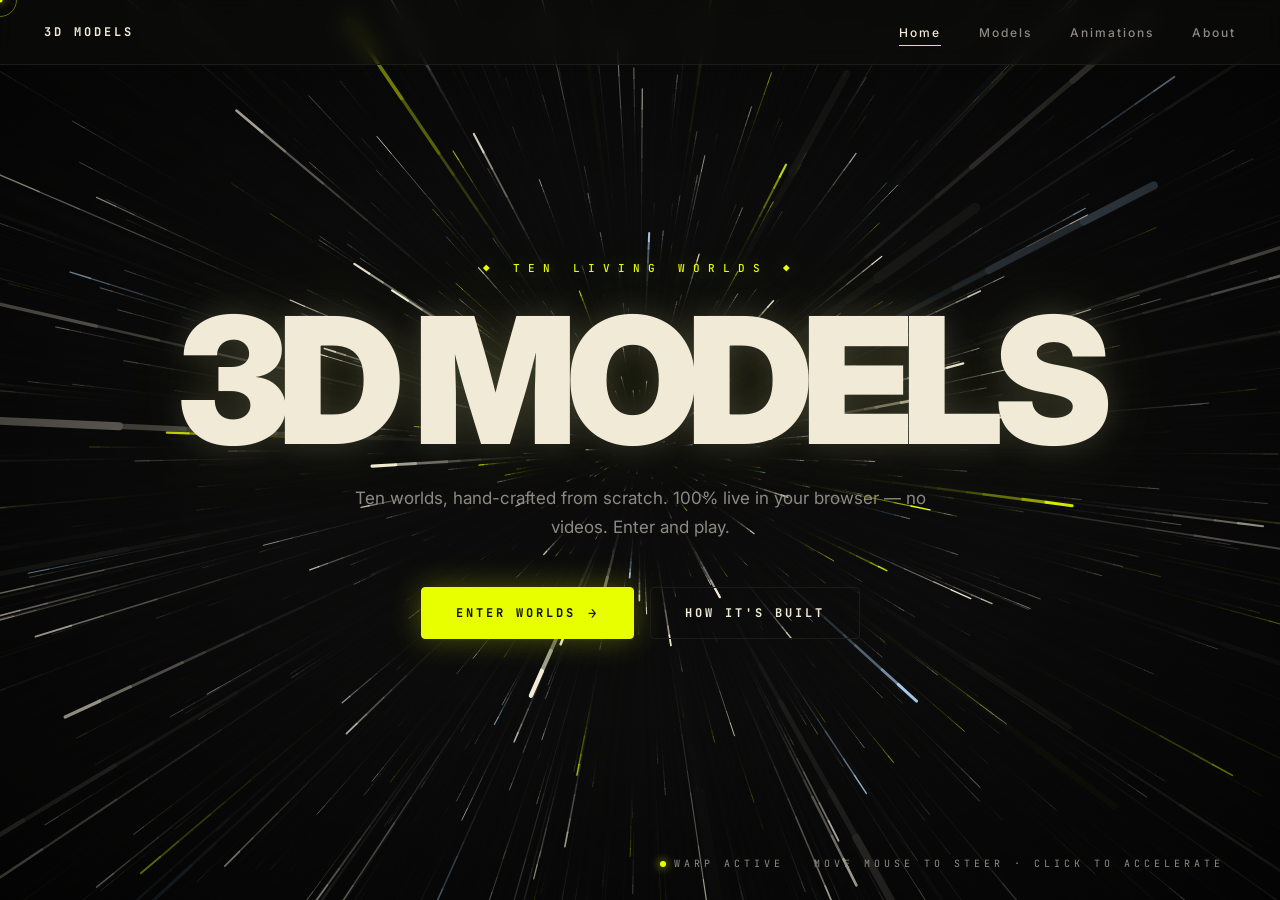
==== index.html @ 102b8ba0 "Initial upload — 3D Models website Full 3D Models website with home, models, animations, about and c" ====
<!DOCTYPE html>
<html lang="en">
<head>
<meta charset="UTF-8" />
<meta name="viewport" content="width=device-width, initial-scale=1.0" />
<title>3D Models — Home</title>
<link rel="preconnect" href="https://fonts.googleapis.com">
<link rel="preconnect" href="https://fonts.gstatic.com" crossorigin>
<link href="https://fonts.googleapis.com/css2?family=Inter:wght@400;500;600;700;800;900&family=JetBrains+Mono:wght@400;500;700&display=swap" rel="stylesheet">
<link rel="stylesheet" href="index.css" />
</head>
<body>

<div class="cur-dot"></div>
<div class="cur-ring"></div>

<header>
  <a href="index.html" class="brand">3D MODELS</a>
  <nav>
    <a href="index.html" class="active">Home</a>
    <a href="models.html">Models</a>
    <a href="animation.html">Animations</a>
    <a href="about.html">About</a>
  </nav>
</header>

<canvas id="warp"></canvas>

<div class="vignette"></div>

<main class="hero">
  <div class="label">◆ TEN LIVING WORLDS ◆</div>
  <h1>3D MODELS</h1>
  <p>Ten worlds, hand-crafted from scratch. 100% live in your browser — no videos. Enter and play.</p>
  <div class="actions">
    <a href="animation.html" class="btn primary">ENTER WORLDS <span>→</span></a>
    <a href="about.html" class="btn">HOW IT'S BUILT</a>
  </div>
</main>

<div class="hud">
  <div class="hud-item"><span class="hud-dot"></span>WARP ACTIVE</div>
  <div class="hud-item">MOVE MOUSE TO STEER · CLICK TO ACCELERATE</div>
</div>

<script src="index.js"></script>
</body>
</html>
---- index.css ----
* { margin: 0; padding: 0; box-sizing: border-box; }
:root {
  --ink: #0E0E0C;
  --bone: #F0EAD6;
  --lime: #E8FF00;
  --lime-rgb: 232,255,0;
  --stone: #8C8A82;
  --border: #1c1c19;
}
html, body {
  height: 100%;
  background: var(--ink);
  color: var(--bone);
  font-family: 'Inter', system-ui, sans-serif;
  overflow: hidden;
  cursor: none;
  -webkit-font-smoothing: antialiased;
}
::selection { background: var(--lime); color: var(--ink); }

/* CURSOR */
.cur-dot {
  position: fixed; width: 5px; height: 5px; border-radius: 50%;
  background: var(--lime); z-index: 10000; pointer-events: none;
  transform: translate(-50%,-50%);
  box-shadow: 0 0 8px var(--lime);
  transition: width .2s, height .2s;
}
.cur-ring {
  position: fixed; width: 34px; height: 34px; border-radius: 50%;
  border: 1px solid rgba(var(--lime-rgb), 0.4);
  z-index: 9999; pointer-events: none;
  transform: translate(-50%,-50%);
  transition: width .25s, height .25s, border-color .25s;
}
body.hov .cur-ring { width: 54px; height: 54px; border-color: var(--lime); }
@media (max-width: 900px) {
  .cur-dot, .cur-ring { display: none; }
  html, body { cursor: auto; }
}

/* HEADER */
header {
  position: fixed; top: 0; left: 0; right: 0; z-index: 100;
  display: flex; justify-content: space-between; align-items: center;
  padding: 24px 44px;
  border-bottom: 1px solid var(--border);
  backdrop-filter: blur(10px);
  background: rgba(14,14,12,0.5);
}
.brand {
  font-family: 'JetBrains Mono', monospace;
  font-size: 12px; letter-spacing: 3px; font-weight: 700;
  color: var(--bone); cursor: none; text-decoration: none;
}
nav { display: flex; gap: 38px; }
nav a {
  color: var(--stone); text-decoration: none; font-size: 12px;
  letter-spacing: 2px; font-weight: 500; cursor: none;
  transition: color .25s; position: relative;
}
nav a:hover, nav a.active { color: var(--bone); }
nav a.active::after {
  content: ''; position: absolute; left: 0; right: 0; bottom: -6px;
  height: 1px; background: var(--lime);
}
@media (max-width: 700px) {
  header { padding: 16px 20px; }
  nav { gap: 14px; }
  nav a { font-size: 10px; letter-spacing: 1px; }
}

/* CANVAS */
#warp {
  position: fixed; inset: 0;
  display: block;
  z-index: 1;
}
.vignette {
  position: fixed; inset: 0;
  z-index: 2;
  pointer-events: none;
  background: radial-gradient(ellipse at center, transparent 40%, rgba(0,0,0,0.7) 100%);
}

/* HERO */
.hero {
  position: relative;
  z-index: 3;
  height: 100vh;
  display: flex;
  flex-direction: column;
  justify-content: center;
  align-items: center;
  text-align: center;
  padding: 0 24px;
  pointer-events: none;
}
.label {
  font-family: 'JetBrains Mono', monospace;
  font-size: 11px;
  letter-spacing: 8px;
  color: var(--lime);
  margin-bottom: 28px;
  text-transform: uppercase;
  font-weight: 500;
  opacity: 0;
  animation: fadeUp 1s .3s forwards;
  text-shadow: 0 0 20px rgba(var(--lime-rgb), 0.5);
}
.hero h1 {
  font-size: clamp(3.5rem, 14vw, 11rem);
  font-weight: 900;
  letter-spacing: -0.06em;
  line-height: 0.88;
  color: var(--bone);
  margin-bottom: 26px;
  opacity: 0;
  animation: fadeUp 1.2s .5s forwards;
  text-shadow:
    0 0 30px rgba(240,234,214,0.15),
    0 0 80px rgba(var(--lime-rgb), 0.1);
}
.hero p {
  color: var(--stone);
  font-size: clamp(14px, 1.6vw, 17px);
  line-height: 1.75;
  max-width: 600px;
  margin-bottom: 44px;
  opacity: 0;
  animation: fadeUp 1.2s .8s forwards;
}
@keyframes fadeUp {
  from { opacity: 0; transform: translateY(30px); }
  to { opacity: 1; transform: translateY(0); }
}

/* BUTTONS */
.actions {
  display: flex;
  gap: 16px;
  flex-wrap: wrap;
  justify-content: center;
  pointer-events: auto;
  opacity: 0;
  animation: fadeUp 1.2s 1.1s forwards;
}
.btn {
  display: inline-flex;
  align-items: center;
  gap: 12px;
  padding: 16px 34px;
  font-family: 'JetBrains Mono', monospace;
  font-size: 12px;
  letter-spacing: 3px;
  font-weight: 700;
  text-transform: uppercase;
  text-decoration: none;
  border-radius: 4px;
  cursor: none;
  transition: all .3s;
  border: 1px solid var(--border);
  color: var(--bone);
  background: transparent;
}
.btn.primary {
  background: var(--lime);
  border-color: var(--lime);
  color: var(--ink);
  box-shadow: 0 0 30px rgba(var(--lime-rgb), 0.3);
}
.btn span { font-size: 14px; transition: transform .3s; }
.btn:hover {
  transform: translateY(-2px);
  border-color: var(--lime);
  color: var(--lime);
}
.btn.primary:hover {
  background: var(--bone);
  border-color: var(--bone);
  color: var(--ink);
  box-shadow: 0 0 50px rgba(var(--lime-rgb), 0.5);
}
.btn:hover span { transform: translateX(5px); }

/* HUD */
.hud {
  position: fixed;
  bottom: 30px;
  left: 50%;
  transform: translateX(-50%);
  z-index: 4;
  display: flex;
  gap: 30px;
  font-family: 'JetBrains Mono', monospace;
  font-size: 10px;
  letter-spacing: 4px;
  color: var(--stone);
  text-transform: uppercase;
  opacity: 0;
  animation: fadeUp 1.2s 1.4s forwards;
  flex-wrap: wrap;
  justify-content: center;
  padding: 0 20px;
}
.hud-item { display: flex; align-items: center; gap: 8px; }
.hud-dot {
  width: 6px; height: 6px;
  border-radius: 50%;
  background: var(--lime);
  box-shadow: 0 0 10px var(--lime);
  animation: pulseDot 1.6s infinite;
}
@keyframes pulseDot {
  0%, 100% { opacity: 1; transform: scale(1); }
  50% { opacity: 0.35; transform: scale(0.75); }
}
@media (max-width: 700px) {
  .hud { font-size: 8px; letter-spacing: 2px; gap: 14px; bottom: 20px; }
  .hud-item:last-child { display: none; }
}
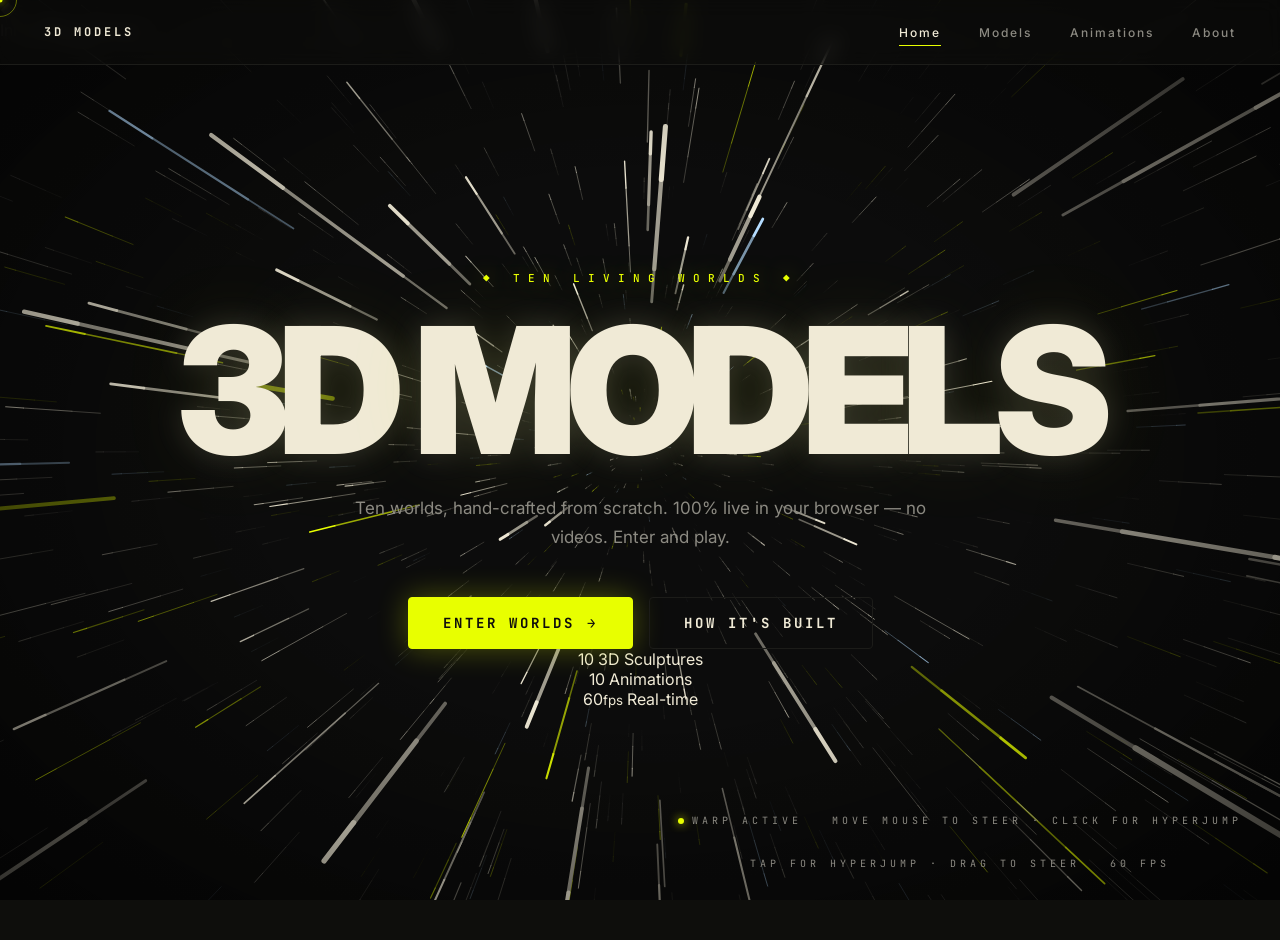
==== commit 914c4a90: "Mobile optimization for home page Added a preloader and enhanced the HUD for better user experience." ====
--- a/index.html
+++ b/index.html
@@ -2,7 +2,11 @@
 <html lang="en">
 <head>
 <meta charset="UTF-8" />
-<meta name="viewport" content="width=device-width, initial-scale=1.0" />
+<meta name="viewport" content="width=device-width, initial-scale=1.0, maximum-scale=1.0, user-scalable=no, viewport-fit=cover" />
+<meta name="theme-color" content="#0E0E0C" />
+<meta name="mobile-web-app-capable" content="yes" />
+<meta name="apple-mobile-web-app-capable" content="yes" />
+<meta name="apple-mobile-web-app-status-bar-style" content="black-translucent" />
 <title>3D Models — Home</title>
 <link rel="preconnect" href="https://fonts.googleapis.com">
 <link rel="preconnect" href="https://fonts.gstatic.com" crossorigin>
@@ -11,11 +15,24 @@
 </head>
 <body>
 
+<!-- LOADING SCREEN -->
+<div class="preloader" id="preloader">
+  <div class="pl-inner">
+    <div class="pl-logo">◆</div>
+    <div class="pl-bar"><div class="pl-fill" id="plFill"></div></div>
+    <div class="pl-text" id="plText">Initializing universe</div>
+  </div>
+</div>
+
+<!-- CURSOR -->
 <div class="cur-dot"></div>
 <div class="cur-ring"></div>
 
+<!-- HEADER -->
 <header>
-  <a href="index.html" class="brand">3D MODELS</a>
+  <a href="index.html" class="brand">
+    <span class="brand-dot"></span>3D MODELS
+  </a>
   <nav>
     <a href="index.html" class="active">Home</a>
     <a href="models.html">Models</a>
@@ -24,25 +41,69 @@
   </nav>
 </header>
 
+<!-- MAIN CANVAS LAYERS -->
 <canvas id="warp"></canvas>
-
+<div class="nebula-layer"></div>
 <div class="vignette"></div>
 
+<!-- HERO -->
 <main class="hero">
-  <div class="label">◆ TEN LIVING WORLDS ◆</div>
-  <h1>3D MODELS</h1>
+  <div class="label">
+    <span class="label-line"></span>
+    ◆ TEN LIVING WORLDS ◆
+    <span class="label-line"></span>
+  </div>
+  <h1 class="title" data-text="3D MODELS">
+    <span class="title-line">3D</span>
+    <span class="title-line accent">MODELS</span>
+  </h1>
   <p>Ten worlds, hand-crafted from scratch. 100% live in your browser — no videos. Enter and play.</p>
   <div class="actions">
-    <a href="animation.html" class="btn primary">ENTER WORLDS <span>→</span></a>
-    <a href="about.html" class="btn">HOW IT'S BUILT</a>
+    <a href="animation.html" class="btn primary">
+      <span class="btn-text">ENTER WORLDS</span>
+      <span class="btn-arrow">→</span>
+    </a>
+    <a href="about.html" class="btn">
+      <span class="btn-text">HOW IT'S BUILT</span>
+    </a>
+  </div>
+
+  <!-- STATS BAR -->
+  <div class="stats-bar">
+    <div class="stat">
+      <span class="stat-n">10</span>
+      <span class="stat-l">3D Sculptures</span>
+    </div>
+    <div class="stat-sep"></div>
+    <div class="stat">
+      <span class="stat-n">10</span>
+      <span class="stat-l">Animations</span>
+    </div>
+    <div class="stat-sep"></div>
+    <div class="stat">
+      <span class="stat-n">60<small>fps</small></span>
+      <span class="stat-l">Real-time</span>
+    </div>
   </div>
 </main>
 
+<!-- HUD -->
 <div class="hud">
-  <div class="hud-item"><span class="hud-dot"></span>WARP ACTIVE</div>
-  <div class="hud-item">MOVE MOUSE TO STEER · CLICK TO ACCELERATE</div>
+  <div class="hud-item">
+    <span class="hud-dot"></span>
+    <span class="hud-text" id="hudStatus">WARP ACTIVE</span>
+  </div>
+  <div class="hud-item hud-desktop-only">
+    <span class="hud-hint">MOVE MOUSE TO STEER · CLICK FOR HYPERJUMP</span>
+  </div>
+  <div class="hud-item hud-mobile-only">
+    <span class="hud-hint" id="hudHintMobile">TAP FOR HYPERJUMP · DRAG TO STEER</span>
+  </div>
+  <div class="hud-item">
+    <span class="hud-fps" id="hudFps">60 FPS</span>
+  </div>
 </div>
 
 <script src="index.js"></script>
 </body>
-</html>+</html>
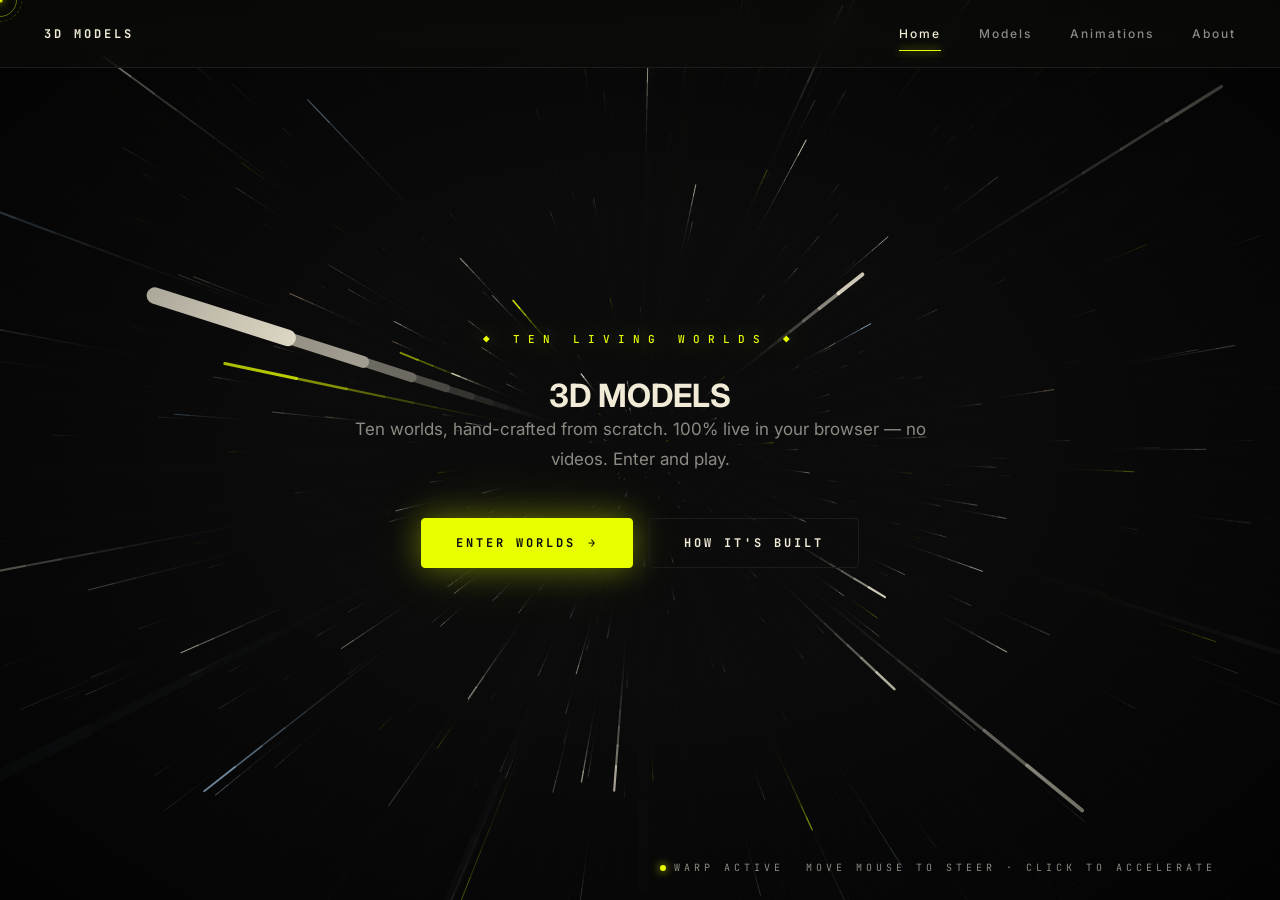
==== commit ea55ca6e: "Mobile optimization for home page" ====
--- a/index.html
+++ b/index.html
@@ -15,24 +15,11 @@
 </head>
 <body>
 
-<!-- LOADING SCREEN -->
-<div class="preloader" id="preloader">
-  <div class="pl-inner">
-    <div class="pl-logo">◆</div>
-    <div class="pl-bar"><div class="pl-fill" id="plFill"></div></div>
-    <div class="pl-text" id="plText">Initializing universe</div>
-  </div>
-</div>
-
-<!-- CURSOR -->
 <div class="cur-dot"></div>
 <div class="cur-ring"></div>
 
-<!-- HEADER -->
 <header>
-  <a href="index.html" class="brand">
-    <span class="brand-dot"></span>3D MODELS
-  </a>
+  <a href="index.html" class="brand">3D MODELS</a>
   <nav>
     <a href="index.html" class="active">Home</a>
     <a href="models.html">Models</a>
@@ -41,67 +28,23 @@
   </nav>
 </header>
 
-<!-- MAIN CANVAS LAYERS -->
 <canvas id="warp"></canvas>
-<div class="nebula-layer"></div>
+
 <div class="vignette"></div>
 
-<!-- HERO -->
 <main class="hero">
-  <div class="label">
-    <span class="label-line"></span>
-    ◆ TEN LIVING WORLDS ◆
-    <span class="label-line"></span>
-  </div>
-  <h1 class="title" data-text="3D MODELS">
-    <span class="title-line">3D</span>
-    <span class="title-line accent">MODELS</span>
-  </h1>
+  <div class="label">◆ TEN LIVING WORLDS ◆</div>
+  <h1>3D MODELS</h1>
   <p>Ten worlds, hand-crafted from scratch. 100% live in your browser — no videos. Enter and play.</p>
   <div class="actions">
-    <a href="animation.html" class="btn primary">
-      <span class="btn-text">ENTER WORLDS</span>
-      <span class="btn-arrow">→</span>
-    </a>
-    <a href="about.html" class="btn">
-      <span class="btn-text">HOW IT'S BUILT</span>
-    </a>
-  </div>
-
-  <!-- STATS BAR -->
-  <div class="stats-bar">
-    <div class="stat">
-      <span class="stat-n">10</span>
-      <span class="stat-l">3D Sculptures</span>
-    </div>
-    <div class="stat-sep"></div>
-    <div class="stat">
-      <span class="stat-n">10</span>
-      <span class="stat-l">Animations</span>
-    </div>
-    <div class="stat-sep"></div>
-    <div class="stat">
-      <span class="stat-n">60<small>fps</small></span>
-      <span class="stat-l">Real-time</span>
-    </div>
+    <a href="animation.html" class="btn primary">ENTER WORLDS <span>→</span></a>
+    <a href="about.html" class="btn">HOW IT'S BUILT</a>
   </div>
 </main>
 
-<!-- HUD -->
 <div class="hud">
-  <div class="hud-item">
-    <span class="hud-dot"></span>
-    <span class="hud-text" id="hudStatus">WARP ACTIVE</span>
-  </div>
-  <div class="hud-item hud-desktop-only">
-    <span class="hud-hint">MOVE MOUSE TO STEER · CLICK FOR HYPERJUMP</span>
-  </div>
-  <div class="hud-item hud-mobile-only">
-    <span class="hud-hint" id="hudHintMobile">TAP FOR HYPERJUMP · DRAG TO STEER</span>
-  </div>
-  <div class="hud-item">
-    <span class="hud-fps" id="hudFps">60 FPS</span>
-  </div>
+  <div class="hud-item"><span class="hud-dot"></span>WARP ACTIVE</div>
+  <div class="hud-item">MOVE MOUSE TO STEER · CLICK TO ACCELERATE</div>
 </div>
 
 <script src="index.js"></script>
--- a/index.css
+++ b/index.css
@@ -1,3 +1,6 @@
+/* ================================================================
+   RESET & BASE
+================================================================ */
 * { margin: 0; padding: 0; box-sizing: border-box; }
 :root {
   --ink: #0E0E0C;
@@ -6,88 +9,191 @@
   --lime-rgb: 232,255,0;
   --stone: #8C8A82;
   --border: #1c1c19;
+  --safe-top: env(safe-area-inset-top, 0px);
+  --safe-bottom: env(safe-area-inset-bottom, 0px);
 }
 html, body {
   height: 100%;
   background: var(--ink);
   color: var(--bone);
-  font-family: 'Inter', system-ui, sans-serif;
+  font-family: 'Inter', system-ui, -apple-system, sans-serif;
   overflow: hidden;
   cursor: none;
   -webkit-font-smoothing: antialiased;
+  -moz-osx-font-smoothing: grayscale;
+  overscroll-behavior: none;
+  -webkit-tap-highlight-color: transparent;
+  -webkit-touch-callout: none;
+  -webkit-user-select: none;
+  user-select: none;
 }
 ::selection { background: var(--lime); color: var(--ink); }
 
-/* CURSOR */
+/* ================================================================
+   PRELOADER
+================================================================ */
+.preloader {
+  position: fixed; inset: 0;
+  z-index: 100000;
+  background: var(--ink);
+  display: flex;
+  align-items: center;
+  justify-content: center;
+  transition: opacity .7s ease, visibility .7s ease;
+}
+.preloader.done { opacity: 0; visibility: hidden; }
+.pl-inner { text-align: center; width: 260px; }
+.pl-logo {
+  font-size: 40px;
+  color: var(--lime);
+  margin-bottom: 24px;
+  animation: plSpin 3s linear infinite;
+  text-shadow: 0 0 30px rgba(var(--lime-rgb), 0.7);
+}
+@keyframes plSpin {
+  0%, 100% { transform: rotate(0deg) scale(1); opacity: 1; }
+  50% { transform: rotate(180deg) scale(1.2); opacity: 0.7; }
+}
+.pl-bar {
+  width: 100%; height: 2px;
+  background: rgba(var(--lime-rgb), 0.15);
+  border-radius: 2px;
+  overflow: hidden;
+  margin-bottom: 16px;
+}
+.pl-fill {
+  height: 100%; width: 0%;
+  background: linear-gradient(90deg, var(--lime), #b8d400);
+  box-shadow: 0 0 10px var(--lime);
+  transition: width .3s ease;
+}
+.pl-text {
+  font-family: 'JetBrains Mono', monospace;
+  font-size: 10px;
+  letter-spacing: 4px;
+  color: var(--stone);
+  text-transform: uppercase;
+}
+
+/* ================================================================
+   CURSOR (desktop only)
+================================================================ */
 .cur-dot {
   position: fixed; width: 5px; height: 5px; border-radius: 50%;
   background: var(--lime); z-index: 10000; pointer-events: none;
   transform: translate(-50%,-50%);
-  box-shadow: 0 0 8px var(--lime);
+  box-shadow: 0 0 8px var(--lime), 0 0 16px rgba(var(--lime-rgb), 0.6);
   transition: width .2s, height .2s;
+  will-change: transform, left, top;
 }
 .cur-ring {
   position: fixed; width: 34px; height: 34px; border-radius: 50%;
   border: 1px solid rgba(var(--lime-rgb), 0.4);
   z-index: 9999; pointer-events: none;
   transform: translate(-50%,-50%);
-  transition: width .25s, height .25s, border-color .25s;
-}
-body.hov .cur-ring { width: 54px; height: 54px; border-color: var(--lime); }
-@media (max-width: 900px) {
+  transition: width .25s ease, height .25s ease, border-color .25s ease;
+  will-change: left, top;
+}
+.cur-ring::before {
+  content: '';
+  position: absolute; inset: -6px;
+  border-radius: 50%;
+  border: 1px dashed rgba(var(--lime-rgb), 0.2);
+  animation: ringSpin 8s linear infinite;
+}
+@keyframes ringSpin { to { transform: rotate(360deg); } }
+body.hov .cur-ring {
+  width: 58px; height: 58px;
+  border-color: var(--lime);
+  border-width: 1.5px;
+}
+@media (hover: none), (max-width: 900px) {
   .cur-dot, .cur-ring { display: none; }
   html, body { cursor: auto; }
 }
 
-/* HEADER */
+/* ================================================================
+   HEADER
+================================================================ */
 header {
   position: fixed; top: 0; left: 0; right: 0; z-index: 100;
   display: flex; justify-content: space-between; align-items: center;
-  padding: 24px 44px;
+  padding: 22px 44px;
+  padding-top: calc(22px + var(--safe-top));
   border-bottom: 1px solid var(--border);
-  backdrop-filter: blur(10px);
-  background: rgba(14,14,12,0.5);
+  backdrop-filter: blur(14px);
+  -webkit-backdrop-filter: blur(14px);
+  background: rgba(14,14,12,0.55);
 }
 .brand {
   font-family: 'JetBrains Mono', monospace;
   font-size: 12px; letter-spacing: 3px; font-weight: 700;
   color: var(--bone); cursor: none; text-decoration: none;
+  display: flex; align-items: center; gap: 10px;
+}
+.brand-dot {
+  width: 8px; height: 8px;
+  border-radius: 50%;
+  background: var(--lime);
+  box-shadow: 0 0 12px var(--lime);
+  animation: brandPulse 2s ease-in-out infinite;
+}
+@keyframes brandPulse {
+  0%, 100% { transform: scale(1); opacity: 1; }
+  50% { transform: scale(0.7); opacity: 0.5; }
 }
 nav { display: flex; gap: 38px; }
 nav a {
   color: var(--stone); text-decoration: none; font-size: 12px;
   letter-spacing: 2px; font-weight: 500; cursor: none;
   transition: color .25s; position: relative;
+  padding: 4px 0;
 }
 nav a:hover, nav a.active { color: var(--bone); }
 nav a.active::after {
   content: ''; position: absolute; left: 0; right: 0; bottom: -6px;
   height: 1px; background: var(--lime);
-}
-@media (max-width: 700px) {
-  header { padding: 16px 20px; }
-  nav { gap: 14px; }
-  nav a { font-size: 10px; letter-spacing: 1px; }
-}
-
-/* CANVAS */
+  box-shadow: 0 0 8px var(--lime);
+}
+
+/* ================================================================
+   CANVAS LAYERS
+================================================================ */
 #warp {
   position: fixed; inset: 0;
   display: block;
   z-index: 1;
-}
-.vignette {
+  touch-action: none;
+}
+.nebula-layer {
   position: fixed; inset: 0;
   z-index: 2;
   pointer-events: none;
-  background: radial-gradient(ellipse at center, transparent 40%, rgba(0,0,0,0.7) 100%);
-}
-
-/* HERO */
+  background:
+    radial-gradient(ellipse at 15% 20%, rgba(var(--lime-rgb), 0.05), transparent 45%),
+    radial-gradient(ellipse at 85% 75%, rgba(120, 200, 255, 0.04), transparent 45%),
+    radial-gradient(ellipse at 50% 100%, rgba(var(--lime-rgb), 0.03), transparent 50%);
+  animation: nebulaDrift 20s ease-in-out infinite alternate;
+}
+@keyframes nebulaDrift {
+  0% { transform: scale(1) translate(0, 0); }
+  100% { transform: scale(1.08) translate(-2%, -1%); }
+}
+.vignette {
+  position: fixed; inset: 0;
+  z-index: 3;
+  pointer-events: none;
+  background: radial-gradient(ellipse at center, transparent 35%, rgba(0,0,0,0.75) 100%);
+}
+
+/* ================================================================
+   HERO
+================================================================ */
 .hero {
   position: relative;
-  z-index: 3;
+  z-index: 4;
   height: 100vh;
+  height: 100dvh;
   display: flex;
   flex-direction: column;
   justify-content: center;
@@ -96,31 +202,72 @@
   padding: 0 24px;
   pointer-events: none;
 }
+
+/* Label */
 .label {
   font-family: 'JetBrains Mono', monospace;
   font-size: 11px;
   letter-spacing: 8px;
   color: var(--lime);
-  margin-bottom: 28px;
+  margin-bottom: 30px;
   text-transform: uppercase;
   font-weight: 500;
   opacity: 0;
-  animation: fadeUp 1s .3s forwards;
-  text-shadow: 0 0 20px rgba(var(--lime-rgb), 0.5);
-}
-.hero h1 {
+  animation: fadeUp 1s .4s forwards;
+  text-shadow: 0 0 20px rgba(var(--lime-rgb), 0.6);
+  display: flex; align-items: center; gap: 14px;
+}
+.label-line {
+  display: inline-block;
+  width: 24px; height: 1px;
+  background: var(--lime);
+  box-shadow: 0 0 8px var(--lime);
+}
+
+/* Title */
+.title {
   font-size: clamp(3.5rem, 14vw, 11rem);
   font-weight: 900;
   letter-spacing: -0.06em;
   line-height: 0.88;
   color: var(--bone);
-  margin-bottom: 26px;
+  margin-bottom: 28px;
+  display: flex;
+  flex-direction: column;
+  align-items: center;
+  gap: 0;
   opacity: 0;
-  animation: fadeUp 1.2s .5s forwards;
+  animation: fadeUp 1.2s .6s forwards;
+}
+.title-line {
+  display: block;
   text-shadow:
-    0 0 30px rgba(240,234,214,0.15),
-    0 0 80px rgba(var(--lime-rgb), 0.1);
-}
+    0 0 40px rgba(240,234,214,0.2),
+    0 0 100px rgba(var(--lime-rgb), 0.08);
+  position: relative;
+}
+.title-line.accent {
+  background: linear-gradient(180deg, #ffffff 0%, var(--lime) 55%, #a8cc00 100%);
+  -webkit-background-clip: text; -webkit-text-fill-color: transparent;
+  background-clip: text;
+  text-shadow: 0 0 60px rgba(var(--lime-rgb), 0.3);
+}
+.title-line.accent::after {
+  content: 'MODELS';
+  position: absolute;
+  inset: 0;
+  -webkit-text-fill-color: transparent;
+  -webkit-text-stroke: 1.5px rgba(var(--lime-rgb), 0.3);
+  filter: blur(18px);
+  z-index: -1;
+  animation: titleGlow 4s ease-in-out infinite;
+}
+@keyframes titleGlow {
+  0%, 100% { opacity: 0.5; filter: blur(18px); }
+  50% { opacity: 1; filter: blur(30px); }
+}
+
+/* Paragraph */
 .hero p {
   color: var(--stone);
   font-size: clamp(14px, 1.6vw, 17px);
@@ -128,14 +275,16 @@
   max-width: 600px;
   margin-bottom: 44px;
   opacity: 0;
-  animation: fadeUp 1.2s .8s forwards;
+  animation: fadeUp 1.2s .9s forwards;
 }
 @keyframes fadeUp {
   from { opacity: 0; transform: translateY(30px); }
   to { opacity: 1; transform: translateY(0); }
 }
 
-/* BUTTONS */
+/* ================================================================
+   BUTTONS
+================================================================ */
 .actions {
   display: flex;
   gap: 16px;
@@ -143,11 +292,13 @@
   justify-content: center;
   pointer-events: auto;
   opacity: 0;
-  animation: fadeUp 1.2s 1.1s forwards;
+  animation: fadeUp 1.2s 1.2s forwards;
 }
 .btn {
+  position: relative;
   display: inline-flex;
   align-items: center;
+  justify-content: center;
   gap: 12px;
   padding: 16px 34px;
   font-family: 'JetBrains Mono', monospace;
@@ -158,50 +309,121 @@
   text-decoration: none;
   border-radius: 4px;
   cursor: none;
-  transition: all .3s;
+  transition: all .3s ease;
   border: 1px solid var(--border);
   color: var(--bone);
   background: transparent;
-}
+  touch-action: manipulation;
+  overflow: hidden;
+}
+.btn::before {
+  content: '';
+  position: absolute;
+  top: 0; left: -100%;
+  width: 100%; height: 100%;
+  background: linear-gradient(90deg, transparent, rgba(255,255,255,0.1), transparent);
+  transition: left .5s ease;
+}
+.btn:hover::before { left: 100%; }
 .btn.primary {
   background: var(--lime);
   border-color: var(--lime);
   color: var(--ink);
-  box-shadow: 0 0 30px rgba(var(--lime-rgb), 0.3);
-}
-.btn span { font-size: 14px; transition: transform .3s; }
-.btn:hover {
+  box-shadow:
+    0 0 30px rgba(var(--lime-rgb), 0.35),
+    0 0 60px rgba(var(--lime-rgb), 0.15);
+}
+.btn-arrow {
+  font-size: 14px;
+  transition: transform .3s ease;
+}
+.btn:hover, .btn:active {
   transform: translateY(-2px);
   border-color: var(--lime);
   color: var(--lime);
-}
-.btn.primary:hover {
+  box-shadow: 0 0 40px rgba(var(--lime-rgb), 0.4);
+}
+.btn.primary:hover, .btn.primary:active {
   background: var(--bone);
   border-color: var(--bone);
   color: var(--ink);
-  box-shadow: 0 0 50px rgba(var(--lime-rgb), 0.5);
-}
-.btn:hover span { transform: translateX(5px); }
-
-/* HUD */
+  box-shadow:
+    0 0 50px rgba(var(--lime-rgb), 0.6),
+    0 0 100px rgba(var(--lime-rgb), 0.3);
+}
+.btn:hover .btn-arrow { transform: translateX(6px); }
+
+/* ================================================================
+   STATS BAR
+================================================================ */
+.stats-bar {
+  margin-top: 56px;
+  display: flex;
+  align-items: center;
+  gap: 28px;
+  padding: 14px 28px;
+  background: rgba(255,255,255,0.02);
+  border: 1px solid var(--border);
+  border-radius: 40px;
+  backdrop-filter: blur(10px);
+  -webkit-backdrop-filter: blur(10px);
+  opacity: 0;
+  animation: fadeUp 1.2s 1.5s forwards;
+  pointer-events: auto;
+}
+.stat { display: flex; flex-direction: column; align-items: center; }
+.stat-n {
+  font-family: 'Inter', sans-serif;
+  font-weight: 800;
+  font-size: 20px;
+  color: var(--lime);
+  letter-spacing: -0.04em;
+  line-height: 1;
+  text-shadow: 0 0 15px rgba(var(--lime-rgb), 0.4);
+}
+.stat-n small {
+  font-size: 10px;
+  color: var(--bone);
+  margin-left: 2px;
+  font-weight: 600;
+}
+.stat-l {
+  font-family: 'JetBrains Mono', monospace;
+  font-size: 8px;
+  letter-spacing: 2px;
+  color: var(--stone);
+  text-transform: uppercase;
+  margin-top: 5px;
+}
+.stat-sep {
+  width: 1px;
+  height: 28px;
+  background: var(--border);
+}
+
+/* ================================================================
+   HUD
+================================================================ */
 .hud {
   position: fixed;
-  bottom: 30px;
+  bottom: 26px;
+  bottom: calc(26px + var(--safe-bottom));
   left: 50%;
   transform: translateX(-50%);
-  z-index: 4;
+  z-index: 5;
   display: flex;
-  gap: 30px;
+  gap: 22px;
+  align-items: center;
   font-family: 'JetBrains Mono', monospace;
   font-size: 10px;
   letter-spacing: 4px;
   color: var(--stone);
   text-transform: uppercase;
   opacity: 0;
-  animation: fadeUp 1.2s 1.4s forwards;
-  flex-wrap: wrap;
-  justify-content: center;
+  animation: fadeUp 1.2s 1.7s forwards;
   padding: 0 20px;
+  pointer-events: none;
+  white-space: nowrap;
 }
 .hud-item { display: flex; align-items: center; gap: 8px; }
 .hud-dot {
@@ -215,7 +437,132 @@
   0%, 100% { opacity: 1; transform: scale(1); }
   50% { opacity: 0.35; transform: scale(0.75); }
 }
-@media (max-width: 700px) {
-  .hud { font-size: 8px; letter-spacing: 2px; gap: 14px; bottom: 20px; }
-  .hud-item:last-child { display: none; }
-}+.hud-fps {
+  color: var(--lime);
+  font-weight: 700;
+  opacity: 0.7;
+}
+.hud-mobile-only { display: none; }
+
+/* ================================================================
+   MOBILE — TABLET (max 768px)
+================================================================ */
+@media (max-width: 768px) {
+  header {
+    padding: 14px 18px;
+    padding-top: calc(14px + var(--safe-top));
+  }
+  .brand { font-size: 11px; letter-spacing: 2px; gap: 8px; }
+  .brand-dot { width: 6px; height: 6px; }
+  nav { gap: 12px; }
+  nav a { font-size: 10px; letter-spacing: 0.5px; padding: 2px 0; }
+  nav a.active::after { bottom: -3px; }
+
+  .hero { padding: 0 20px; }
+
+  .label {
+    font-size: 9px;
+    letter-spacing: 3px;
+    margin-bottom: 20px;
+    gap: 8px;
+    text-shadow: 0 0 12px rgba(var(--lime-rgb), 0.7);
+  }
+  .label-line { width: 14px; }
+
+  .title {
+    font-size: clamp(2.2rem, 12vw, 3.4rem);
+    letter-spacing: -0.05em;
+    line-height: 0.92;
+    margin-bottom: 20px;
+    gap: 4px;
+  }
+  .title-line.accent::after { filter: blur(12px); }
+
+  .hero p {
+    font-size: 13px;
+    line-height: 1.65;
+    margin-bottom: 30px;
+    max-width: 340px;
+    padding: 0 4px;
+  }
+
+  .actions {
+    gap: 10px;
+    flex-direction: column;
+    width: 100%;
+    max-width: 300px;
+  }
+  .btn {
+    padding: 14px 22px;
+    font-size: 11px;
+    letter-spacing: 2px;
+    width: 100%;
+  }
+  .btn-arrow { font-size: 13px; }
+
+  .stats-bar {
+    margin-top: 30px;
+    padding: 10px 20px;
+    gap: 18px;
+    transform: scale(0.92);
+  }
+  .stat-n { font-size: 16px; }
+  .stat-n small { font-size: 8px; }
+  .stat-l { font-size: 7px; letter-spacing: 1.5px; }
+  .stat-sep { height: 22px; }
+
+  .hud {
+    bottom: 18px;
+    bottom: calc(18px + var(--safe-bottom));
+    font-size: 8px;
+    letter-spacing: 1.5px;
+    gap: 10px;
+    padding: 0 14px;
+    flex-wrap: wrap;
+    justify-content: center;
+  }
+  .hud-dot { width: 5px; height: 5px; }
+  .hud-desktop-only { display: none; }
+  .hud-mobile-only { display: flex; }
+  .hud-hint { font-size: 7px; }
+}
+
+/* ================================================================
+   MOBILE — SMALL PHONE (max 380px)
+================================================================ */
+@media (max-width: 380px) {
+  .title { font-size: clamp(1.9rem, 11vw, 2.8rem); }
+  .label { font-size: 8px; letter-spacing: 2px; margin-bottom: 14px; }
+  .label-line { width: 10px; }
+  .hero p { font-size: 12px; margin-bottom: 24px; }
+  nav a { font-size: 9px; }
+  .brand { font-size: 10px; letter-spacing: 1.5px; }
+  .btn { padding: 12px 18px; font-size: 10px; }
+  .stats-bar { transform: scale(0.85); margin-top: 22px; }
+}
+
+/* ================================================================
+   LANDSCAPE MOBILE
+================================================================ */
+@media (max-height: 500px) and (orientation: landscape) {
+  .hero { padding: 0 30px; }
+  .title { font-size: clamp(2rem, 9vh, 4rem); margin-bottom: 12px; }
+  .label { margin-bottom: 12px; font-size: 9px; }
+  .hero p { display: none; }
+  .actions { flex-direction: row; margin-top: 0; max-width: none; }
+  .btn { width: auto; padding: 12px 24px; }
+  .stats-bar { display: none; }
+  .hud { display: none; }
+}
+
+/* ================================================================
+   REDUCED MOTION
+================================================================ */
+@media (prefers-reduced-motion: reduce) {
+  *, *::before, *::after {
+    animation-duration: 0.01ms !important;
+    animation-iteration-count: 1 !important;
+    transition-duration: 0.01ms !important;
+  }
+  .nebula-layer { animation: none; }
+}
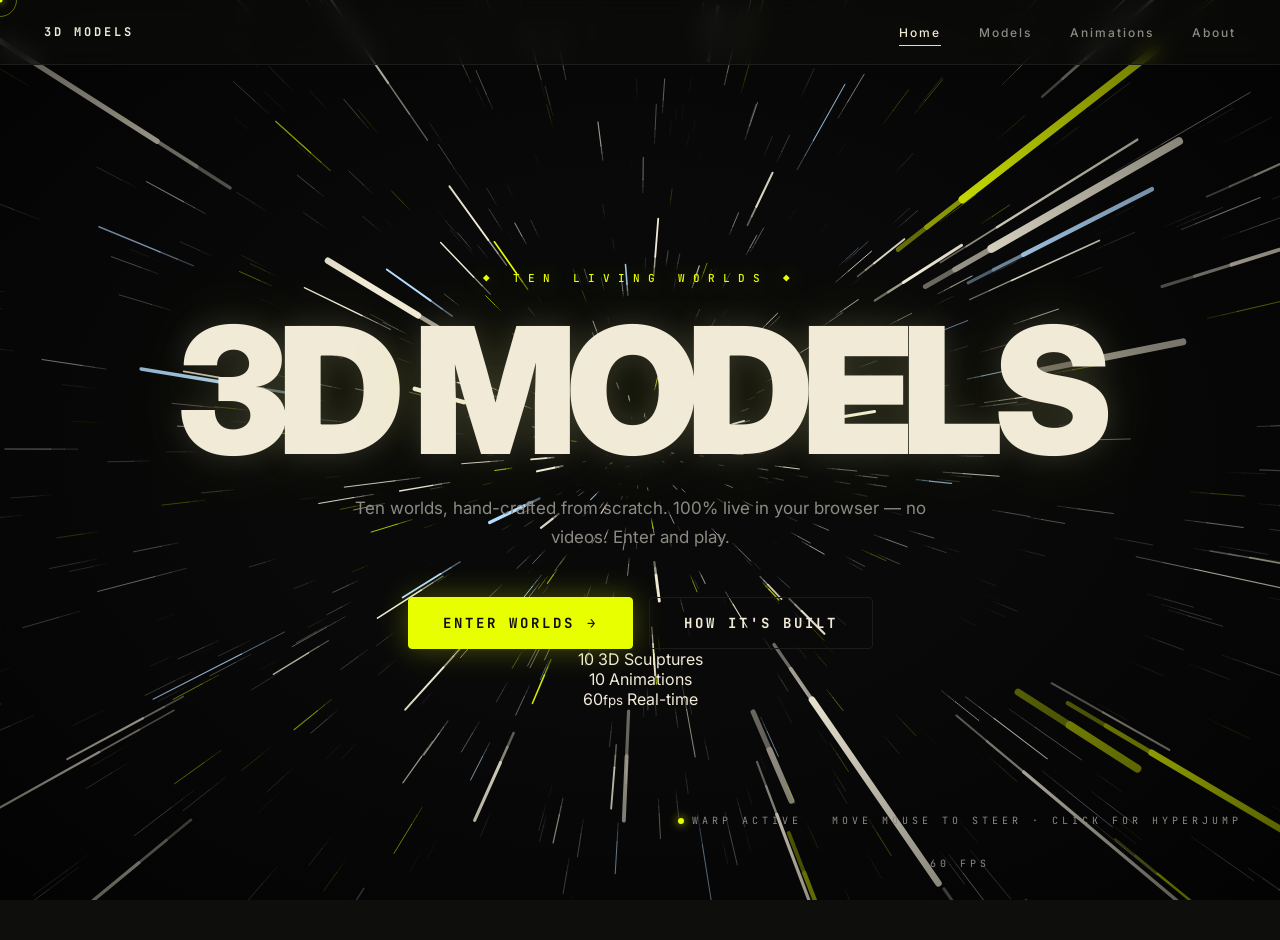
==== commit f65d6dd6: "Mobile optimization for home page Added a preloader and enhanced the header and hero sections with n" ====
--- a/index.html
+++ b/index.html
@@ -15,11 +15,24 @@
 </head>
 <body>
 
+<!-- LOADING SCREEN -->
+<div class="preloader" id="preloader">
+  <div class="pl-inner">
+    <div class="pl-logo">◆</div>
+    <div class="pl-bar"><div class="pl-fill" id="plFill"></div></div>
+    <div class="pl-text" id="plText">Initializing universe</div>
+  </div>
+</div>
+
+<!-- CURSOR -->
 <div class="cur-dot"></div>
 <div class="cur-ring"></div>
 
+<!-- HEADER -->
 <header>
-  <a href="index.html" class="brand">3D MODELS</a>
+  <a href="index.html" class="brand">
+    <span class="brand-dot"></span>3D MODELS
+  </a>
   <nav>
     <a href="index.html" class="active">Home</a>
     <a href="models.html">Models</a>
@@ -28,23 +41,67 @@
   </nav>
 </header>
 
+<!-- MAIN CANVAS LAYERS -->
 <canvas id="warp"></canvas>
-
+<div class="nebula-layer"></div>
 <div class="vignette"></div>
 
+<!-- HERO -->
 <main class="hero">
-  <div class="label">◆ TEN LIVING WORLDS ◆</div>
-  <h1>3D MODELS</h1>
+  <div class="label">
+    <span class="label-line"></span>
+    ◆ TEN LIVING WORLDS ◆
+    <span class="label-line"></span>
+  </div>
+  <h1 class="title">
+    <span class="title-line">3D</span>
+    <span class="title-line accent">MODELS</span>
+  </h1>
   <p>Ten worlds, hand-crafted from scratch. 100% live in your browser — no videos. Enter and play.</p>
   <div class="actions">
-    <a href="animation.html" class="btn primary">ENTER WORLDS <span>→</span></a>
-    <a href="about.html" class="btn">HOW IT'S BUILT</a>
+    <a href="animation.html" class="btn primary">
+      <span class="btn-text">ENTER WORLDS</span>
+      <span class="btn-arrow">→</span>
+    </a>
+    <a href="about.html" class="btn">
+      <span class="btn-text">HOW IT'S BUILT</span>
+    </a>
+  </div>
+
+  <!-- STATS BAR — DESKTOP ONLY -->
+  <div class="stats-bar">
+    <div class="stat">
+      <span class="stat-n">10</span>
+      <span class="stat-l">3D Sculptures</span>
+    </div>
+    <div class="stat-sep"></div>
+    <div class="stat">
+      <span class="stat-n">10</span>
+      <span class="stat-l">Animations</span>
+    </div>
+    <div class="stat-sep"></div>
+    <div class="stat">
+      <span class="stat-n">60<small>fps</small></span>
+      <span class="stat-l">Real-time</span>
+    </div>
   </div>
 </main>
 
+<!-- HUD -->
 <div class="hud">
-  <div class="hud-item"><span class="hud-dot"></span>WARP ACTIVE</div>
-  <div class="hud-item">MOVE MOUSE TO STEER · CLICK TO ACCELERATE</div>
+  <!-- WARP status — always visible -->
+  <div class="hud-item hud-warp">
+    <span class="hud-dot"></span>
+    <span class="hud-text" id="hudStatus">WARP ACTIVE</span>
+  </div>
+  <!-- Desktop-only hints -->
+  <div class="hud-item hud-desktop-only">
+    <span class="hud-hint">MOVE MOUSE TO STEER · CLICK FOR HYPERJUMP</span>
+  </div>
+  <!-- FPS — desktop only -->
+  <div class="hud-item hud-fps-wrap hud-desktop-only">
+    <span class="hud-fps" id="hudFps">60 FPS</span>
+  </div>
 </div>
 
 <script src="index.js"></script>
--- a/index.css
+++ b/index.css
@@ -9,7 +9,6 @@
   --lime-rgb: 232,255,0;
   --stone: #8C8A82;
   --border: #1c1c19;
-  --safe-top: env(safe-area-inset-top, 0px);
   --safe-bottom: env(safe-area-inset-bottom, 0px);
 }
 html, body {
@@ -30,83 +29,23 @@
 ::selection { background: var(--lime); color: var(--ink); }
 
 /* ================================================================
-   PRELOADER
-================================================================ */
-.preloader {
-  position: fixed; inset: 0;
-  z-index: 100000;
-  background: var(--ink);
-  display: flex;
-  align-items: center;
-  justify-content: center;
-  transition: opacity .7s ease, visibility .7s ease;
-}
-.preloader.done { opacity: 0; visibility: hidden; }
-.pl-inner { text-align: center; width: 260px; }
-.pl-logo {
-  font-size: 40px;
-  color: var(--lime);
-  margin-bottom: 24px;
-  animation: plSpin 3s linear infinite;
-  text-shadow: 0 0 30px rgba(var(--lime-rgb), 0.7);
-}
-@keyframes plSpin {
-  0%, 100% { transform: rotate(0deg) scale(1); opacity: 1; }
-  50% { transform: rotate(180deg) scale(1.2); opacity: 0.7; }
-}
-.pl-bar {
-  width: 100%; height: 2px;
-  background: rgba(var(--lime-rgb), 0.15);
-  border-radius: 2px;
-  overflow: hidden;
-  margin-bottom: 16px;
-}
-.pl-fill {
-  height: 100%; width: 0%;
-  background: linear-gradient(90deg, var(--lime), #b8d400);
-  box-shadow: 0 0 10px var(--lime);
-  transition: width .3s ease;
-}
-.pl-text {
-  font-family: 'JetBrains Mono', monospace;
-  font-size: 10px;
-  letter-spacing: 4px;
-  color: var(--stone);
-  text-transform: uppercase;
-}
-
-/* ================================================================
    CURSOR (desktop only)
 ================================================================ */
 .cur-dot {
   position: fixed; width: 5px; height: 5px; border-radius: 50%;
   background: var(--lime); z-index: 10000; pointer-events: none;
   transform: translate(-50%,-50%);
-  box-shadow: 0 0 8px var(--lime), 0 0 16px rgba(var(--lime-rgb), 0.6);
+  box-shadow: 0 0 8px var(--lime);
   transition: width .2s, height .2s;
-  will-change: transform, left, top;
 }
 .cur-ring {
   position: fixed; width: 34px; height: 34px; border-radius: 50%;
   border: 1px solid rgba(var(--lime-rgb), 0.4);
   z-index: 9999; pointer-events: none;
   transform: translate(-50%,-50%);
-  transition: width .25s ease, height .25s ease, border-color .25s ease;
-  will-change: left, top;
-}
-.cur-ring::before {
-  content: '';
-  position: absolute; inset: -6px;
-  border-radius: 50%;
-  border: 1px dashed rgba(var(--lime-rgb), 0.2);
-  animation: ringSpin 8s linear infinite;
-}
-@keyframes ringSpin { to { transform: rotate(360deg); } }
-body.hov .cur-ring {
-  width: 58px; height: 58px;
-  border-color: var(--lime);
-  border-width: 1.5px;
-}
+  transition: width .25s, height .25s, border-color .25s;
+}
+body.hov .cur-ring { width: 54px; height: 54px; border-color: var(--lime); }
 @media (hover: none), (max-width: 900px) {
   .cur-dot, .cur-ring { display: none; }
   html, body { cursor: auto; }
@@ -118,46 +57,32 @@
 header {
   position: fixed; top: 0; left: 0; right: 0; z-index: 100;
   display: flex; justify-content: space-between; align-items: center;
-  padding: 22px 44px;
-  padding-top: calc(22px + var(--safe-top));
+  padding: 24px 44px;
+  padding-top: max(24px, env(safe-area-inset-top));
   border-bottom: 1px solid var(--border);
-  backdrop-filter: blur(14px);
-  -webkit-backdrop-filter: blur(14px);
-  background: rgba(14,14,12,0.55);
+  backdrop-filter: blur(10px);
+  -webkit-backdrop-filter: blur(10px);
+  background: rgba(14,14,12,0.5);
 }
 .brand {
   font-family: 'JetBrains Mono', monospace;
   font-size: 12px; letter-spacing: 3px; font-weight: 700;
   color: var(--bone); cursor: none; text-decoration: none;
-  display: flex; align-items: center; gap: 10px;
-}
-.brand-dot {
-  width: 8px; height: 8px;
-  border-radius: 50%;
-  background: var(--lime);
-  box-shadow: 0 0 12px var(--lime);
-  animation: brandPulse 2s ease-in-out infinite;
-}
-@keyframes brandPulse {
-  0%, 100% { transform: scale(1); opacity: 1; }
-  50% { transform: scale(0.7); opacity: 0.5; }
 }
 nav { display: flex; gap: 38px; }
 nav a {
   color: var(--stone); text-decoration: none; font-size: 12px;
   letter-spacing: 2px; font-weight: 500; cursor: none;
   transition: color .25s; position: relative;
-  padding: 4px 0;
 }
 nav a:hover, nav a.active { color: var(--bone); }
 nav a.active::after {
   content: ''; position: absolute; left: 0; right: 0; bottom: -6px;
   height: 1px; background: var(--lime);
-  box-shadow: 0 0 8px var(--lime);
-}
-
-/* ================================================================
-   CANVAS LAYERS
+}
+
+/* ================================================================
+   CANVAS
 ================================================================ */
 #warp {
   position: fixed; inset: 0;
@@ -165,25 +90,11 @@
   z-index: 1;
   touch-action: none;
 }
-.nebula-layer {
+.vignette {
   position: fixed; inset: 0;
   z-index: 2;
   pointer-events: none;
-  background:
-    radial-gradient(ellipse at 15% 20%, rgba(var(--lime-rgb), 0.05), transparent 45%),
-    radial-gradient(ellipse at 85% 75%, rgba(120, 200, 255, 0.04), transparent 45%),
-    radial-gradient(ellipse at 50% 100%, rgba(var(--lime-rgb), 0.03), transparent 50%);
-  animation: nebulaDrift 20s ease-in-out infinite alternate;
-}
-@keyframes nebulaDrift {
-  0% { transform: scale(1) translate(0, 0); }
-  100% { transform: scale(1.08) translate(-2%, -1%); }
-}
-.vignette {
-  position: fixed; inset: 0;
-  z-index: 3;
-  pointer-events: none;
-  background: radial-gradient(ellipse at center, transparent 35%, rgba(0,0,0,0.75) 100%);
+  background: radial-gradient(ellipse at center, transparent 40%, rgba(0,0,0,0.7) 100%);
 }
 
 /* ================================================================
@@ -191,7 +102,7 @@
 ================================================================ */
 .hero {
   position: relative;
-  z-index: 4;
+  z-index: 3;
   height: 100vh;
   height: 100dvh;
   display: flex;
@@ -202,72 +113,31 @@
   padding: 0 24px;
   pointer-events: none;
 }
-
-/* Label */
 .label {
   font-family: 'JetBrains Mono', monospace;
   font-size: 11px;
   letter-spacing: 8px;
   color: var(--lime);
-  margin-bottom: 30px;
+  margin-bottom: 28px;
   text-transform: uppercase;
   font-weight: 500;
   opacity: 0;
-  animation: fadeUp 1s .4s forwards;
-  text-shadow: 0 0 20px rgba(var(--lime-rgb), 0.6);
-  display: flex; align-items: center; gap: 14px;
-}
-.label-line {
-  display: inline-block;
-  width: 24px; height: 1px;
-  background: var(--lime);
-  box-shadow: 0 0 8px var(--lime);
-}
-
-/* Title */
-.title {
+  animation: fadeUp 1s .3s forwards;
+  text-shadow: 0 0 20px rgba(var(--lime-rgb), 0.5);
+}
+.hero h1 {
   font-size: clamp(3.5rem, 14vw, 11rem);
   font-weight: 900;
   letter-spacing: -0.06em;
   line-height: 0.88;
   color: var(--bone);
-  margin-bottom: 28px;
-  display: flex;
-  flex-direction: column;
-  align-items: center;
-  gap: 0;
-  opacity: 0;
-  animation: fadeUp 1.2s .6s forwards;
-}
-.title-line {
-  display: block;
+  margin-bottom: 26px;
+  opacity: 0;
+  animation: fadeUp 1.2s .5s forwards;
   text-shadow:
-    0 0 40px rgba(240,234,214,0.2),
-    0 0 100px rgba(var(--lime-rgb), 0.08);
-  position: relative;
-}
-.title-line.accent {
-  background: linear-gradient(180deg, #ffffff 0%, var(--lime) 55%, #a8cc00 100%);
-  -webkit-background-clip: text; -webkit-text-fill-color: transparent;
-  background-clip: text;
-  text-shadow: 0 0 60px rgba(var(--lime-rgb), 0.3);
-}
-.title-line.accent::after {
-  content: 'MODELS';
-  position: absolute;
-  inset: 0;
-  -webkit-text-fill-color: transparent;
-  -webkit-text-stroke: 1.5px rgba(var(--lime-rgb), 0.3);
-  filter: blur(18px);
-  z-index: -1;
-  animation: titleGlow 4s ease-in-out infinite;
-}
-@keyframes titleGlow {
-  0%, 100% { opacity: 0.5; filter: blur(18px); }
-  50% { opacity: 1; filter: blur(30px); }
-}
-
-/* Paragraph */
+    0 0 30px rgba(240,234,214,0.15),
+    0 0 80px rgba(var(--lime-rgb), 0.1);
+}
 .hero p {
   color: var(--stone);
   font-size: clamp(14px, 1.6vw, 17px);
@@ -275,7 +145,7 @@
   max-width: 600px;
   margin-bottom: 44px;
   opacity: 0;
-  animation: fadeUp 1.2s .9s forwards;
+  animation: fadeUp 1.2s .8s forwards;
 }
 @keyframes fadeUp {
   from { opacity: 0; transform: translateY(30px); }
@@ -292,10 +162,9 @@
   justify-content: center;
   pointer-events: auto;
   opacity: 0;
-  animation: fadeUp 1.2s 1.2s forwards;
+  animation: fadeUp 1.2s 1.1s forwards;
 }
 .btn {
-  position: relative;
   display: inline-flex;
   align-items: center;
   justify-content: center;
@@ -314,118 +183,52 @@
   color: var(--bone);
   background: transparent;
   touch-action: manipulation;
-  overflow: hidden;
-}
-.btn::before {
-  content: '';
-  position: absolute;
-  top: 0; left: -100%;
-  width: 100%; height: 100%;
-  background: linear-gradient(90deg, transparent, rgba(255,255,255,0.1), transparent);
-  transition: left .5s ease;
-}
-.btn:hover::before { left: 100%; }
+}
 .btn.primary {
   background: var(--lime);
   border-color: var(--lime);
   color: var(--ink);
-  box-shadow:
-    0 0 30px rgba(var(--lime-rgb), 0.35),
-    0 0 60px rgba(var(--lime-rgb), 0.15);
-}
-.btn-arrow {
-  font-size: 14px;
-  transition: transform .3s ease;
-}
+  box-shadow: 0 0 30px rgba(var(--lime-rgb), 0.3);
+}
+.btn span { font-size: 14px; transition: transform .3s; }
 .btn:hover, .btn:active {
   transform: translateY(-2px);
   border-color: var(--lime);
   color: var(--lime);
-  box-shadow: 0 0 40px rgba(var(--lime-rgb), 0.4);
 }
 .btn.primary:hover, .btn.primary:active {
   background: var(--bone);
   border-color: var(--bone);
   color: var(--ink);
-  box-shadow:
-    0 0 50px rgba(var(--lime-rgb), 0.6),
-    0 0 100px rgba(var(--lime-rgb), 0.3);
-}
-.btn:hover .btn-arrow { transform: translateX(6px); }
-
-/* ================================================================
-   STATS BAR
-================================================================ */
-.stats-bar {
-  margin-top: 56px;
-  display: flex;
-  align-items: center;
-  gap: 28px;
-  padding: 14px 28px;
-  background: rgba(255,255,255,0.02);
-  border: 1px solid var(--border);
-  border-radius: 40px;
-  backdrop-filter: blur(10px);
-  -webkit-backdrop-filter: blur(10px);
-  opacity: 0;
-  animation: fadeUp 1.2s 1.5s forwards;
-  pointer-events: auto;
-}
-.stat { display: flex; flex-direction: column; align-items: center; }
-.stat-n {
-  font-family: 'Inter', sans-serif;
-  font-weight: 800;
-  font-size: 20px;
-  color: var(--lime);
-  letter-spacing: -0.04em;
-  line-height: 1;
-  text-shadow: 0 0 15px rgba(var(--lime-rgb), 0.4);
-}
-.stat-n small {
-  font-size: 10px;
-  color: var(--bone);
-  margin-left: 2px;
-  font-weight: 600;
-}
-.stat-l {
-  font-family: 'JetBrains Mono', monospace;
-  font-size: 8px;
-  letter-spacing: 2px;
-  color: var(--stone);
-  text-transform: uppercase;
-  margin-top: 5px;
-}
-.stat-sep {
-  width: 1px;
-  height: 28px;
-  background: var(--border);
-}
+  box-shadow: 0 0 50px rgba(var(--lime-rgb), 0.5);
+}
+.btn:hover span { transform: translateX(5px); }
 
 /* ================================================================
    HUD
 ================================================================ */
 .hud {
   position: fixed;
-  bottom: 26px;
-  bottom: calc(26px + var(--safe-bottom));
+  bottom: 30px;
+  bottom: calc(30px + var(--safe-bottom));
   left: 50%;
   transform: translateX(-50%);
-  z-index: 5;
+  z-index: 4;
   display: flex;
-  gap: 22px;
-  align-items: center;
+  gap: 30px;
   font-family: 'JetBrains Mono', monospace;
   font-size: 10px;
   letter-spacing: 4px;
   color: var(--stone);
   text-transform: uppercase;
   opacity: 0;
-  animation: fadeUp 1.2s 1.7s forwards;
+  animation: fadeUp 1.2s 1.4s forwards;
+  flex-wrap: wrap;
+  justify-content: center;
   padding: 0 20px;
   pointer-events: none;
-  white-space: nowrap;
-}
-.hud-item { display: flex; align-items: center; gap: 8px; }
+}
+.hud-item { display: flex; align-items: center; gap: 8px; white-space: nowrap; }
 .hud-dot {
   width: 6px; height: 6px;
   border-radius: 50%;
@@ -437,12 +240,6 @@
   0%, 100% { opacity: 1; transform: scale(1); }
   50% { opacity: 0.35; transform: scale(0.75); }
 }
-.hud-fps {
-  color: var(--lime);
-  font-weight: 700;
-  opacity: 0.7;
-}
-.hud-mobile-only { display: none; }
 
 /* ================================================================
    MOBILE — TABLET (max 768px)
@@ -450,44 +247,46 @@
 @media (max-width: 768px) {
   header {
     padding: 14px 18px;
-    padding-top: calc(14px + var(--safe-top));
-  }
-  .brand { font-size: 11px; letter-spacing: 2px; gap: 8px; }
-  .brand-dot { width: 6px; height: 6px; }
-  nav { gap: 12px; }
-  nav a { font-size: 10px; letter-spacing: 0.5px; padding: 2px 0; }
-  nav a.active::after { bottom: -3px; }
-
-  .hero { padding: 0 20px; }
-
+    padding-top: max(14px, env(safe-area-inset-top));
+  }
+  .brand {
+    font-size: 11px;
+    letter-spacing: 2px;
+  }
+  nav { gap: 14px; }
+  nav a {
+    font-size: 10px;
+    letter-spacing: 0.5px;
+  }
+  nav a.active::after { bottom: -4px; }
+
+  .hero {
+    padding: 0 20px;
+  }
   .label {
     font-size: 9px;
     letter-spacing: 3px;
-    margin-bottom: 20px;
-    gap: 8px;
-    text-shadow: 0 0 12px rgba(var(--lime-rgb), 0.7);
-  }
-  .label-line { width: 14px; }
-
-  .title {
-    font-size: clamp(2.2rem, 12vw, 3.4rem);
-    letter-spacing: -0.05em;
-    line-height: 0.92;
-    margin-bottom: 20px;
-    gap: 4px;
-  }
-  .title-line.accent::after { filter: blur(12px); }
-
+    margin-bottom: 18px;
+    text-shadow: 0 0 12px rgba(var(--lime-rgb), 0.6);
+  }
+  .hero h1 {
+    font-size: clamp(1.9rem, 10.5vw, 3rem);
+    letter-spacing: -0.045em;
+    line-height: 0.95;
+    margin-bottom: 18px;
+    text-shadow:
+      0 0 20px rgba(240,234,214,0.15),
+      0 0 50px rgba(var(--lime-rgb), 0.1);
+  }
   .hero p {
     font-size: 13px;
     line-height: 1.65;
-    margin-bottom: 30px;
+    margin-bottom: 32px;
     max-width: 340px;
     padding: 0 4px;
   }
-
   .actions {
-    gap: 10px;
+    gap: 12px;
     flex-direction: column;
     width: 100%;
     max-width: 300px;
@@ -498,71 +297,58 @@
     letter-spacing: 2px;
     width: 100%;
   }
-  .btn-arrow { font-size: 13px; }
-
-  .stats-bar {
-    margin-top: 30px;
-    padding: 10px 20px;
-    gap: 18px;
-    transform: scale(0.92);
-  }
-  .stat-n { font-size: 16px; }
-  .stat-n small { font-size: 8px; }
-  .stat-l { font-size: 7px; letter-spacing: 1.5px; }
-  .stat-sep { height: 22px; }
+  .btn span { font-size: 13px; }
 
   .hud {
-    bottom: 18px;
-    bottom: calc(18px + var(--safe-bottom));
+    bottom: 22px;
+    bottom: calc(22px + var(--safe-bottom));
     font-size: 8px;
-    letter-spacing: 1.5px;
+    letter-spacing: 2px;
     gap: 10px;
-    padding: 0 14px;
-    flex-wrap: wrap;
-    justify-content: center;
-  }
+    padding: 0 16px;
+  }
+  .hud-item:last-child { display: none; }
   .hud-dot { width: 5px; height: 5px; }
-  .hud-desktop-only { display: none; }
-  .hud-mobile-only { display: flex; }
-  .hud-hint { font-size: 7px; }
 }
 
 /* ================================================================
    MOBILE — SMALL PHONE (max 380px)
 ================================================================ */
 @media (max-width: 380px) {
-  .title { font-size: clamp(1.9rem, 11vw, 2.8rem); }
-  .label { font-size: 8px; letter-spacing: 2px; margin-bottom: 14px; }
-  .label-line { width: 10px; }
-  .hero p { font-size: 12px; margin-bottom: 24px; }
+  .hero h1 {
+    font-size: clamp(1.7rem, 10vw, 2.6rem);
+  }
+  .label {
+    font-size: 8px;
+    letter-spacing: 2.5px;
+    margin-bottom: 14px;
+  }
+  .hero p {
+    font-size: 12px;
+    margin-bottom: 26px;
+  }
   nav a { font-size: 9px; }
   .brand { font-size: 10px; letter-spacing: 1.5px; }
-  .btn { padding: 12px 18px; font-size: 10px; }
-  .stats-bar { transform: scale(0.85); margin-top: 22px; }
-}
-
-/* ================================================================
-   LANDSCAPE MOBILE
+  .btn {
+    padding: 13px 20px;
+    font-size: 10px;
+  }
+}
+
+/* ================================================================
+   LANDSCAPE MOBILE (height restriction)
 ================================================================ */
 @media (max-height: 500px) and (orientation: landscape) {
-  .hero { padding: 0 30px; }
-  .title { font-size: clamp(2rem, 9vh, 4rem); margin-bottom: 12px; }
+  .hero h1 {
+    font-size: clamp(2rem, 8vh, 4rem);
+    margin-bottom: 12px;
+  }
   .label { margin-bottom: 12px; font-size: 9px; }
   .hero p { display: none; }
-  .actions { flex-direction: row; margin-top: 0; max-width: none; }
+  .actions {
+    flex-direction: row;
+    margin-top: 20px;
+  }
   .btn { width: auto; padding: 12px 24px; }
-  .stats-bar { display: none; }
   .hud { display: none; }
 }
-
-/* ================================================================
-   REDUCED MOTION
-================================================================ */
-@media (prefers-reduced-motion: reduce) {
-  *, *::before, *::after {
-    animation-duration: 0.01ms !important;
-    animation-iteration-count: 1 !important;
-    transition-duration: 0.01ms !important;
-  }
-  .nebula-layer { animation: none; }
-}
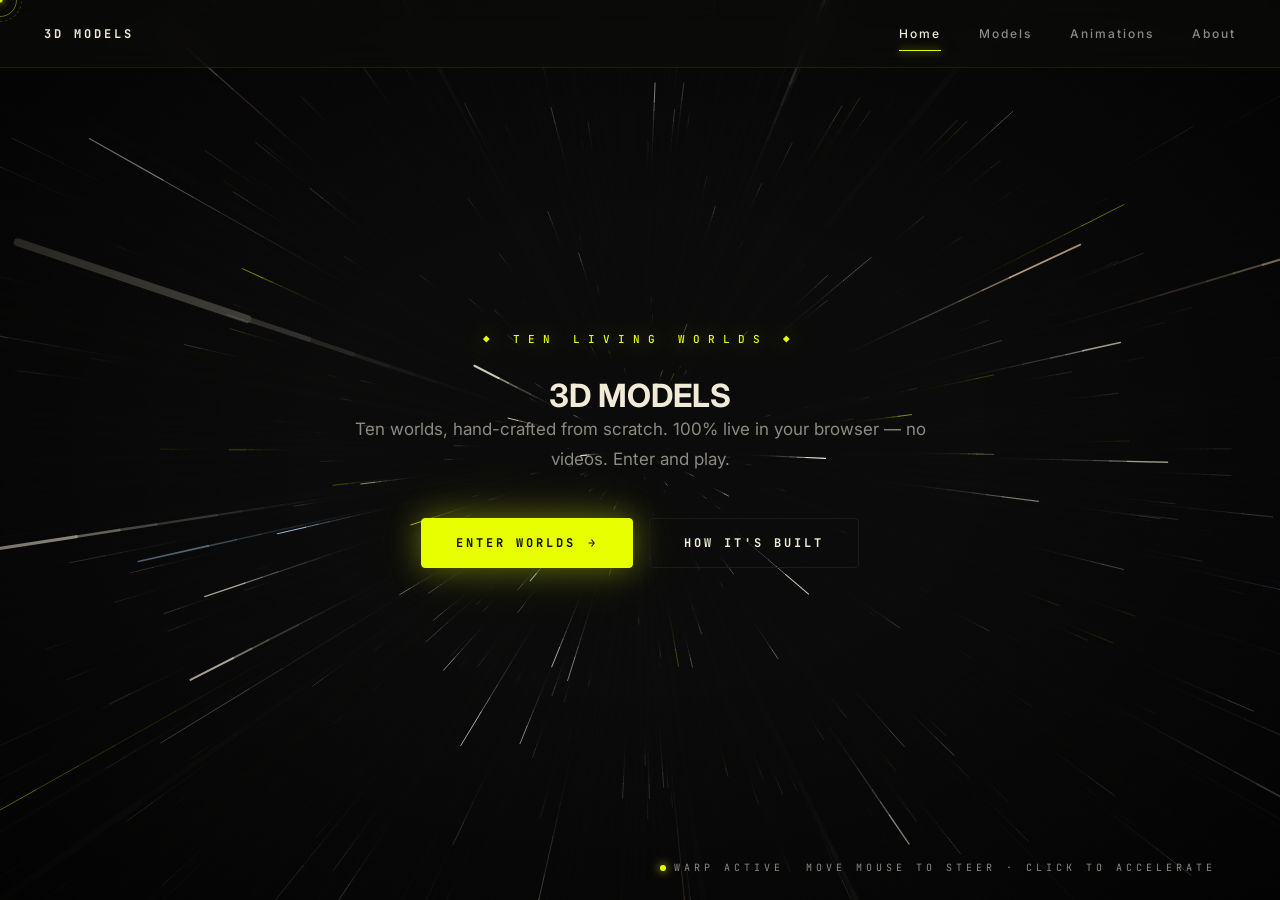
==== commit 5be1663b: "Mobile optimization for home page Removed preloader, stats bar, and cursor elements. Simplified the " ====
--- a/index.html
+++ b/index.html
@@ -2,11 +2,7 @@
 <html lang="en">
 <head>
 <meta charset="UTF-8" />
-<meta name="viewport" content="width=device-width, initial-scale=1.0, maximum-scale=1.0, user-scalable=no, viewport-fit=cover" />
-<meta name="theme-color" content="#0E0E0C" />
-<meta name="mobile-web-app-capable" content="yes" />
-<meta name="apple-mobile-web-app-capable" content="yes" />
-<meta name="apple-mobile-web-app-status-bar-style" content="black-translucent" />
+<meta name="viewport" content="width=device-width, initial-scale=1.0, maximum-scale=1.0, user-scalable=no" />
 <title>3D Models — Home</title>
 <link rel="preconnect" href="https://fonts.googleapis.com">
 <link rel="preconnect" href="https://fonts.gstatic.com" crossorigin>
@@ -15,24 +11,11 @@
 </head>
 <body>
 
-<!-- LOADING SCREEN -->
-<div class="preloader" id="preloader">
-  <div class="pl-inner">
-    <div class="pl-logo">◆</div>
-    <div class="pl-bar"><div class="pl-fill" id="plFill"></div></div>
-    <div class="pl-text" id="plText">Initializing universe</div>
-  </div>
-</div>
-
-<!-- CURSOR -->
 <div class="cur-dot"></div>
 <div class="cur-ring"></div>
 
-<!-- HEADER -->
 <header>
-  <a href="index.html" class="brand">
-    <span class="brand-dot"></span>3D MODELS
-  </a>
+  <a href="index.html" class="brand">3D MODELS</a>
   <nav>
     <a href="index.html" class="active">Home</a>
     <a href="models.html">Models</a>
@@ -41,66 +24,26 @@
   </nav>
 </header>
 
-<!-- MAIN CANVAS LAYERS -->
 <canvas id="warp"></canvas>
-<div class="nebula-layer"></div>
+
 <div class="vignette"></div>
 
-<!-- HERO -->
 <main class="hero">
-  <div class="label">
-    <span class="label-line"></span>
-    ◆ TEN LIVING WORLDS ◆
-    <span class="label-line"></span>
-  </div>
-  <h1 class="title">
-    <span class="title-line">3D</span>
-    <span class="title-line accent">MODELS</span>
-  </h1>
+  <div class="label">◆ TEN LIVING WORLDS ◆</div>
+  <h1>3D MODELS</h1>
   <p>Ten worlds, hand-crafted from scratch. 100% live in your browser — no videos. Enter and play.</p>
   <div class="actions">
-    <a href="animation.html" class="btn primary">
-      <span class="btn-text">ENTER WORLDS</span>
-      <span class="btn-arrow">→</span>
-    </a>
-    <a href="about.html" class="btn">
-      <span class="btn-text">HOW IT'S BUILT</span>
-    </a>
-  </div>
-
-  <!-- STATS BAR — DESKTOP ONLY -->
-  <div class="stats-bar">
-    <div class="stat">
-      <span class="stat-n">10</span>
-      <span class="stat-l">3D Sculptures</span>
-    </div>
-    <div class="stat-sep"></div>
-    <div class="stat">
-      <span class="stat-n">10</span>
-      <span class="stat-l">Animations</span>
-    </div>
-    <div class="stat-sep"></div>
-    <div class="stat">
-      <span class="stat-n">60<small>fps</small></span>
-      <span class="stat-l">Real-time</span>
-    </div>
+    <a href="animation.html" class="btn primary">ENTER WORLDS <span>→</span></a>
+    <a href="about.html" class="btn">HOW IT'S BUILT</a>
   </div>
 </main>
 
-<!-- HUD -->
 <div class="hud">
-  <!-- WARP status — always visible -->
-  <div class="hud-item hud-warp">
-    <span class="hud-dot"></span>
-    <span class="hud-text" id="hudStatus">WARP ACTIVE</span>
+  <div class="hud-item">
+    <span class="hud-dot"></span>WARP ACTIVE
   </div>
-  <!-- Desktop-only hints -->
   <div class="hud-item hud-desktop-only">
-    <span class="hud-hint">MOVE MOUSE TO STEER · CLICK FOR HYPERJUMP</span>
-  </div>
-  <!-- FPS — desktop only -->
-  <div class="hud-item hud-fps-wrap hud-desktop-only">
-    <span class="hud-fps" id="hudFps">60 FPS</span>
+    MOVE MOUSE TO STEER · CLICK TO ACCELERATE
   </div>
 </div>
 
--- a/index.css
+++ b/index.css
@@ -9,6 +9,7 @@
   --lime-rgb: 232,255,0;
   --stone: #8C8A82;
   --border: #1c1c19;
+  --safe-top: env(safe-area-inset-top, 0px);
   --safe-bottom: env(safe-area-inset-bottom, 0px);
 }
 html, body {
@@ -29,23 +30,83 @@
 ::selection { background: var(--lime); color: var(--ink); }
 
 /* ================================================================
+   PRELOADER
+================================================================ */
+.preloader {
+  position: fixed; inset: 0;
+  z-index: 100000;
+  background: var(--ink);
+  display: flex;
+  align-items: center;
+  justify-content: center;
+  transition: opacity .7s ease, visibility .7s ease;
+}
+.preloader.done { opacity: 0; visibility: hidden; }
+.pl-inner { text-align: center; width: 260px; }
+.pl-logo {
+  font-size: 40px;
+  color: var(--lime);
+  margin-bottom: 24px;
+  animation: plSpin 3s linear infinite;
+  text-shadow: 0 0 30px rgba(var(--lime-rgb), 0.7);
+}
+@keyframes plSpin {
+  0%, 100% { transform: rotate(0deg) scale(1); opacity: 1; }
+  50% { transform: rotate(180deg) scale(1.2); opacity: 0.7; }
+}
+.pl-bar {
+  width: 100%; height: 2px;
+  background: rgba(var(--lime-rgb), 0.15);
+  border-radius: 2px;
+  overflow: hidden;
+  margin-bottom: 16px;
+}
+.pl-fill {
+  height: 100%; width: 0%;
+  background: linear-gradient(90deg, var(--lime), #b8d400);
+  box-shadow: 0 0 10px var(--lime);
+  transition: width .3s ease;
+}
+.pl-text {
+  font-family: 'JetBrains Mono', monospace;
+  font-size: 10px;
+  letter-spacing: 4px;
+  color: var(--stone);
+  text-transform: uppercase;
+}
+
+/* ================================================================
    CURSOR (desktop only)
 ================================================================ */
 .cur-dot {
   position: fixed; width: 5px; height: 5px; border-radius: 50%;
   background: var(--lime); z-index: 10000; pointer-events: none;
   transform: translate(-50%,-50%);
-  box-shadow: 0 0 8px var(--lime);
+  box-shadow: 0 0 8px var(--lime), 0 0 16px rgba(var(--lime-rgb), 0.6);
   transition: width .2s, height .2s;
+  will-change: transform, left, top;
 }
 .cur-ring {
   position: fixed; width: 34px; height: 34px; border-radius: 50%;
   border: 1px solid rgba(var(--lime-rgb), 0.4);
   z-index: 9999; pointer-events: none;
   transform: translate(-50%,-50%);
-  transition: width .25s, height .25s, border-color .25s;
-}
-body.hov .cur-ring { width: 54px; height: 54px; border-color: var(--lime); }
+  transition: width .25s ease, height .25s ease, border-color .25s ease;
+  will-change: left, top;
+}
+.cur-ring::before {
+  content: '';
+  position: absolute; inset: -6px;
+  border-radius: 50%;
+  border: 1px dashed rgba(var(--lime-rgb), 0.2);
+  animation: ringSpin 8s linear infinite;
+}
+@keyframes ringSpin { to { transform: rotate(360deg); } }
+body.hov .cur-ring {
+  width: 58px; height: 58px;
+  border-color: var(--lime);
+  border-width: 1.5px;
+}
 @media (hover: none), (max-width: 900px) {
   .cur-dot, .cur-ring { display: none; }
   html, body { cursor: auto; }
@@ -57,32 +118,46 @@
 header {
   position: fixed; top: 0; left: 0; right: 0; z-index: 100;
   display: flex; justify-content: space-between; align-items: center;
-  padding: 24px 44px;
-  padding-top: max(24px, env(safe-area-inset-top));
+  padding: 22px 44px;
+  padding-top: calc(22px + var(--safe-top));
   border-bottom: 1px solid var(--border);
-  backdrop-filter: blur(10px);
-  -webkit-backdrop-filter: blur(10px);
-  background: rgba(14,14,12,0.5);
+  backdrop-filter: blur(14px);
+  -webkit-backdrop-filter: blur(14px);
+  background: rgba(14,14,12,0.55);
 }
 .brand {
   font-family: 'JetBrains Mono', monospace;
   font-size: 12px; letter-spacing: 3px; font-weight: 700;
   color: var(--bone); cursor: none; text-decoration: none;
+  display: flex; align-items: center; gap: 10px;
+}
+.brand-dot {
+  width: 8px; height: 8px;
+  border-radius: 50%;
+  background: var(--lime);
+  box-shadow: 0 0 12px var(--lime);
+  animation: brandPulse 2s ease-in-out infinite;
+}
+@keyframes brandPulse {
+  0%, 100% { transform: scale(1); opacity: 1; }
+  50% { transform: scale(0.7); opacity: 0.5; }
 }
 nav { display: flex; gap: 38px; }
 nav a {
   color: var(--stone); text-decoration: none; font-size: 12px;
   letter-spacing: 2px; font-weight: 500; cursor: none;
   transition: color .25s; position: relative;
+  padding: 4px 0;
 }
 nav a:hover, nav a.active { color: var(--bone); }
 nav a.active::after {
   content: ''; position: absolute; left: 0; right: 0; bottom: -6px;
   height: 1px; background: var(--lime);
-}
-
-/* ================================================================
-   CANVAS
+  box-shadow: 0 0 8px var(--lime);
+}
+
+/* ================================================================
+   CANVAS LAYERS
 ================================================================ */
 #warp {
   position: fixed; inset: 0;
@@ -90,11 +165,25 @@
   z-index: 1;
   touch-action: none;
 }
-.vignette {
+.nebula-layer {
   position: fixed; inset: 0;
   z-index: 2;
   pointer-events: none;
-  background: radial-gradient(ellipse at center, transparent 40%, rgba(0,0,0,0.7) 100%);
+  background:
+    radial-gradient(ellipse at 15% 20%, rgba(var(--lime-rgb), 0.05), transparent 45%),
+    radial-gradient(ellipse at 85% 75%, rgba(120, 200, 255, 0.04), transparent 45%),
+    radial-gradient(ellipse at 50% 100%, rgba(var(--lime-rgb), 0.03), transparent 50%);
+  animation: nebulaDrift 20s ease-in-out infinite alternate;
+}
+@keyframes nebulaDrift {
+  0% { transform: scale(1) translate(0, 0); }
+  100% { transform: scale(1.08) translate(-2%, -1%); }
+}
+.vignette {
+  position: fixed; inset: 0;
+  z-index: 3;
+  pointer-events: none;
+  background: radial-gradient(ellipse at center, transparent 35%, rgba(0,0,0,0.75) 100%);
 }
 
 /* ================================================================
@@ -102,7 +191,7 @@
 ================================================================ */
 .hero {
   position: relative;
-  z-index: 3;
+  z-index: 4;
   height: 100vh;
   height: 100dvh;
   display: flex;
@@ -113,31 +202,71 @@
   padding: 0 24px;
   pointer-events: none;
 }
+
+/* Label */
 .label {
   font-family: 'JetBrains Mono', monospace;
   font-size: 11px;
   letter-spacing: 8px;
   color: var(--lime);
-  margin-bottom: 28px;
+  margin-bottom: 30px;
   text-transform: uppercase;
   font-weight: 500;
   opacity: 0;
-  animation: fadeUp 1s .3s forwards;
-  text-shadow: 0 0 20px rgba(var(--lime-rgb), 0.5);
-}
-.hero h1 {
+  animation: fadeUp 1s .4s forwards;
+  text-shadow: 0 0 20px rgba(var(--lime-rgb), 0.6);
+  display: flex; align-items: center; gap: 14px;
+}
+.label-line {
+  display: inline-block;
+  width: 24px; height: 1px;
+  background: var(--lime);
+  box-shadow: 0 0 8px var(--lime);
+}
+
+/* Title */
+.title {
   font-size: clamp(3.5rem, 14vw, 11rem);
   font-weight: 900;
   letter-spacing: -0.06em;
   line-height: 0.88;
   color: var(--bone);
-  margin-bottom: 26px;
+  margin-bottom: 28px;
+  display: flex;
+  flex-direction: column;
+  align-items: center;
+  gap: 0;
   opacity: 0;
-  animation: fadeUp 1.2s .5s forwards;
+  animation: fadeUp 1.2s .6s forwards;
+}
+.title-line {
+  display: block;
   text-shadow:
-    0 0 30px rgba(240,234,214,0.15),
-    0 0 80px rgba(var(--lime-rgb), 0.1);
-}
+    0 0 40px rgba(240,234,214,0.2),
+    0 0 100px rgba(var(--lime-rgb), 0.08);
+  position: relative;
+}
+.title-line.accent {
+  background: linear-gradient(180deg, #ffffff 0%, var(--lime) 55%, #a8cc00 100%);
+  -webkit-background-clip: text; -webkit-text-fill-color: transparent;
+  background-clip: text;
+  text-shadow: 0 0 60px rgba(var(--lime-rgb), 0.3);
+}
+.title-line.accent::after {
+  content: 'MODELS';
+  position: absolute;
+  inset: 0;
+  -webkit-text-fill-color: transparent;
+  -webkit-text-stroke: 1.5px rgba(var(--lime-rgb), 0.3);
+  filter: blur(18px);
+  z-index: -1;
+  animation: titleGlow 4s ease-in-out infinite;
+}
+@keyframes titleGlow {
+  0%, 100% { opacity: 0.5; filter: blur(18px); }
+  50% { opacity: 1; filter: blur(30px); }
+}
+
 .hero p {
   color: var(--stone);
   font-size: clamp(14px, 1.6vw, 17px);
@@ -145,7 +274,7 @@
   max-width: 600px;
   margin-bottom: 44px;
   opacity: 0;
-  animation: fadeUp 1.2s .8s forwards;
+  animation: fadeUp 1.2s .9s forwards;
 }
 @keyframes fadeUp {
   from { opacity: 0; transform: translateY(30px); }
@@ -162,9 +291,10 @@
   justify-content: center;
   pointer-events: auto;
   opacity: 0;
-  animation: fadeUp 1.2s 1.1s forwards;
+  animation: fadeUp 1.2s 1.2s forwards;
 }
 .btn {
+  position: relative;
   display: inline-flex;
   align-items: center;
   justify-content: center;
@@ -183,52 +313,118 @@
   color: var(--bone);
   background: transparent;
   touch-action: manipulation;
-}
+  overflow: hidden;
+}
+.btn::before {
+  content: '';
+  position: absolute;
+  top: 0; left: -100%;
+  width: 100%; height: 100%;
+  background: linear-gradient(90deg, transparent, rgba(255,255,255,0.1), transparent);
+  transition: left .5s ease;
+}
+.btn:hover::before { left: 100%; }
 .btn.primary {
   background: var(--lime);
   border-color: var(--lime);
   color: var(--ink);
-  box-shadow: 0 0 30px rgba(var(--lime-rgb), 0.3);
-}
-.btn span { font-size: 14px; transition: transform .3s; }
+  box-shadow:
+    0 0 30px rgba(var(--lime-rgb), 0.35),
+    0 0 60px rgba(var(--lime-rgb), 0.15);
+}
+.btn-arrow {
+  font-size: 14px;
+  transition: transform .3s ease;
+}
 .btn:hover, .btn:active {
   transform: translateY(-2px);
   border-color: var(--lime);
   color: var(--lime);
+  box-shadow: 0 0 40px rgba(var(--lime-rgb), 0.4);
 }
 .btn.primary:hover, .btn.primary:active {
   background: var(--bone);
   border-color: var(--bone);
   color: var(--ink);
-  box-shadow: 0 0 50px rgba(var(--lime-rgb), 0.5);
-}
-.btn:hover span { transform: translateX(5px); }
-
-/* ================================================================
-   HUD
+  box-shadow:
+    0 0 50px rgba(var(--lime-rgb), 0.6),
+    0 0 100px rgba(var(--lime-rgb), 0.3);
+}
+.btn:hover .btn-arrow { transform: translateX(6px); }
+
+/* ================================================================
+   STATS BAR — DESKTOP ONLY
+================================================================ */
+.stats-bar {
+  margin-top: 56px;
+  display: flex;
+  align-items: center;
+  gap: 28px;
+  padding: 14px 28px;
+  background: rgba(255,255,255,0.02);
+  border: 1px solid var(--border);
+  border-radius: 40px;
+  backdrop-filter: blur(10px);
+  -webkit-backdrop-filter: blur(10px);
+  opacity: 0;
+  animation: fadeUp 1.2s 1.5s forwards;
+  pointer-events: auto;
+}
+.stat { display: flex; flex-direction: column; align-items: center; }
+.stat-n {
+  font-family: 'Inter', sans-serif;
+  font-weight: 800;
+  font-size: 20px;
+  color: var(--lime);
+  letter-spacing: -0.04em;
+  line-height: 1;
+  text-shadow: 0 0 15px rgba(var(--lime-rgb), 0.4);
+}
+.stat-n small {
+  font-size: 10px;
+  color: var(--bone);
+  margin-left: 2px;
+  font-weight: 600;
+}
+.stat-l {
+  font-family: 'JetBrains Mono', monospace;
+  font-size: 8px;
+  letter-spacing: 2px;
+  color: var(--stone);
+  text-transform: uppercase;
+  margin-top: 5px;
+}
+.stat-sep {
+  width: 1px;
+  height: 28px;
+  background: var(--border);
+}
+
+/* ================================================================
+   HUD — DESKTOP (center bottom)
 ================================================================ */
 .hud {
   position: fixed;
-  bottom: 30px;
-  bottom: calc(30px + var(--safe-bottom));
+  bottom: 26px;
+  bottom: calc(26px + var(--safe-bottom));
   left: 50%;
   transform: translateX(-50%);
-  z-index: 4;
+  z-index: 5;
   display: flex;
-  gap: 30px;
+  gap: 22px;
+  align-items: center;
   font-family: 'JetBrains Mono', monospace;
   font-size: 10px;
   letter-spacing: 4px;
   color: var(--stone);
   text-transform: uppercase;
   opacity: 0;
-  animation: fadeUp 1.2s 1.4s forwards;
-  flex-wrap: wrap;
-  justify-content: center;
+  animation: fadeUp 1.2s 1.7s forwards;
   padding: 0 20px;
   pointer-events: none;
-}
-.hud-item { display: flex; align-items: center; gap: 8px; white-space: nowrap; }
+  white-space: nowrap;
+}
+.hud-item { display: flex; align-items: center; gap: 8px; }
 .hud-dot {
   width: 6px; height: 6px;
   border-radius: 50%;
@@ -240,53 +436,57 @@
   0%, 100% { opacity: 1; transform: scale(1); }
   50% { opacity: 0.35; transform: scale(0.75); }
 }
+.hud-fps {
+  color: var(--lime);
+  font-weight: 700;
+  opacity: 0.7;
+}
 
 /* ================================================================
    MOBILE — TABLET (max 768px)
+   → stats-bar HIDDEN, HUD becomes tiny warp pill in bottom-left
 ================================================================ */
 @media (max-width: 768px) {
   header {
     padding: 14px 18px;
-    padding-top: max(14px, env(safe-area-inset-top));
-  }
-  .brand {
-    font-size: 11px;
-    letter-spacing: 2px;
-  }
-  nav { gap: 14px; }
-  nav a {
-    font-size: 10px;
-    letter-spacing: 0.5px;
-  }
-  nav a.active::after { bottom: -4px; }
-
-  .hero {
-    padding: 0 20px;
-  }
+    padding-top: calc(14px + var(--safe-top));
+  }
+  .brand { font-size: 11px; letter-spacing: 2px; gap: 8px; }
+  .brand-dot { width: 6px; height: 6px; }
+  nav { gap: 12px; }
+  nav a { font-size: 10px; letter-spacing: 0.5px; padding: 2px 0; }
+  nav a.active::after { bottom: -3px; }
+
+  .hero { padding: 0 20px; }
+
   .label {
     font-size: 9px;
     letter-spacing: 3px;
-    margin-bottom: 18px;
-    text-shadow: 0 0 12px rgba(var(--lime-rgb), 0.6);
-  }
-  .hero h1 {
-    font-size: clamp(1.9rem, 10.5vw, 3rem);
-    letter-spacing: -0.045em;
-    line-height: 0.95;
-    margin-bottom: 18px;
-    text-shadow:
-      0 0 20px rgba(240,234,214,0.15),
-      0 0 50px rgba(var(--lime-rgb), 0.1);
-  }
+    margin-bottom: 20px;
+    gap: 8px;
+    text-shadow: 0 0 12px rgba(var(--lime-rgb), 0.7);
+  }
+  .label-line { width: 14px; }
+
+  .title {
+    font-size: clamp(2.2rem, 12vw, 3.4rem);
+    letter-spacing: -0.05em;
+    line-height: 0.92;
+    margin-bottom: 20px;
+    gap: 4px;
+  }
+  .title-line.accent::after { filter: blur(12px); }
+
   .hero p {
     font-size: 13px;
     line-height: 1.65;
-    margin-bottom: 32px;
+    margin-bottom: 30px;
     max-width: 340px;
     padding: 0 4px;
   }
+
   .actions {
-    gap: 12px;
+    gap: 10px;
     flex-direction: column;
     width: 100%;
     max-width: 300px;
@@ -297,58 +497,73 @@
     letter-spacing: 2px;
     width: 100%;
   }
-  .btn span { font-size: 13px; }
-
+  .btn-arrow { font-size: 13px; }
+
+  /* ⬇️ STATS BAR — HIDDEN ON MOBILE */
+  .stats-bar { display: none; }
+
+  /* ⬇️ HUD — ONLY "WARP ACTIVE" IN BOTTOM-LEFT CORNER */
   .hud {
-    bottom: 22px;
-    bottom: calc(22px + var(--safe-bottom));
-    font-size: 8px;
+    left: 14px;
+    right: auto;
+    bottom: 14px;
+    bottom: calc(14px + var(--safe-bottom));
+    transform: none;
+    gap: 0;
+    font-size: 9px;
     letter-spacing: 2px;
-    gap: 10px;
-    padding: 0 16px;
-  }
-  .hud-item:last-child { display: none; }
+    padding: 6px 12px;
+    background: rgba(14,14,12,0.6);
+    border: 1px solid var(--border);
+    border-radius: 20px;
+    backdrop-filter: blur(8px);
+    -webkit-backdrop-filter: blur(8px);
+    white-space: nowrap;
+  }
   .hud-dot { width: 5px; height: 5px; }
+  .hud-desktop-only { display: none !important; }
 }
 
 /* ================================================================
    MOBILE — SMALL PHONE (max 380px)
 ================================================================ */
 @media (max-width: 380px) {
-  .hero h1 {
-    font-size: clamp(1.7rem, 10vw, 2.6rem);
-  }
-  .label {
-    font-size: 8px;
-    letter-spacing: 2.5px;
-    margin-bottom: 14px;
-  }
-  .hero p {
-    font-size: 12px;
-    margin-bottom: 26px;
-  }
+  .title { font-size: clamp(1.9rem, 11vw, 2.8rem); }
+  .label { font-size: 8px; letter-spacing: 2px; margin-bottom: 14px; }
+  .label-line { width: 10px; }
+  .hero p { font-size: 12px; margin-bottom: 24px; }
   nav a { font-size: 9px; }
   .brand { font-size: 10px; letter-spacing: 1.5px; }
-  .btn {
-    padding: 13px 20px;
-    font-size: 10px;
-  }
-}
-
-/* ================================================================
-   LANDSCAPE MOBILE (height restriction)
+  .btn { padding: 12px 18px; font-size: 10px; }
+
+  .hud {
+    font-size: 8px;
+    letter-spacing: 1.5px;
+    padding: 5px 10px;
+  }
+}
+
+/* ================================================================
+   LANDSCAPE MOBILE
 ================================================================ */
 @media (max-height: 500px) and (orientation: landscape) {
-  .hero h1 {
-    font-size: clamp(2rem, 8vh, 4rem);
-    margin-bottom: 12px;
-  }
+  .hero { padding: 0 30px; }
+  .title { font-size: clamp(2rem, 9vh, 4rem); margin-bottom: 12px; }
   .label { margin-bottom: 12px; font-size: 9px; }
   .hero p { display: none; }
-  .actions {
-    flex-direction: row;
-    margin-top: 20px;
-  }
+  .actions { flex-direction: row; margin-top: 0; max-width: none; }
   .btn { width: auto; padding: 12px 24px; }
-  .hud { display: none; }
-}
+  .stats-bar { display: none; }
+}
+
+/* ================================================================
+   REDUCED MOTION
+================================================================ */
+@media (prefers-reduced-motion: reduce) {
+  *, *::before, *::after {
+    animation-duration: 0.01ms !important;
+    animation-iteration-count: 1 !important;
+    transition-duration: 0.01ms !important;
+  }
+  .nebula-layer { animation: none; }
+}
